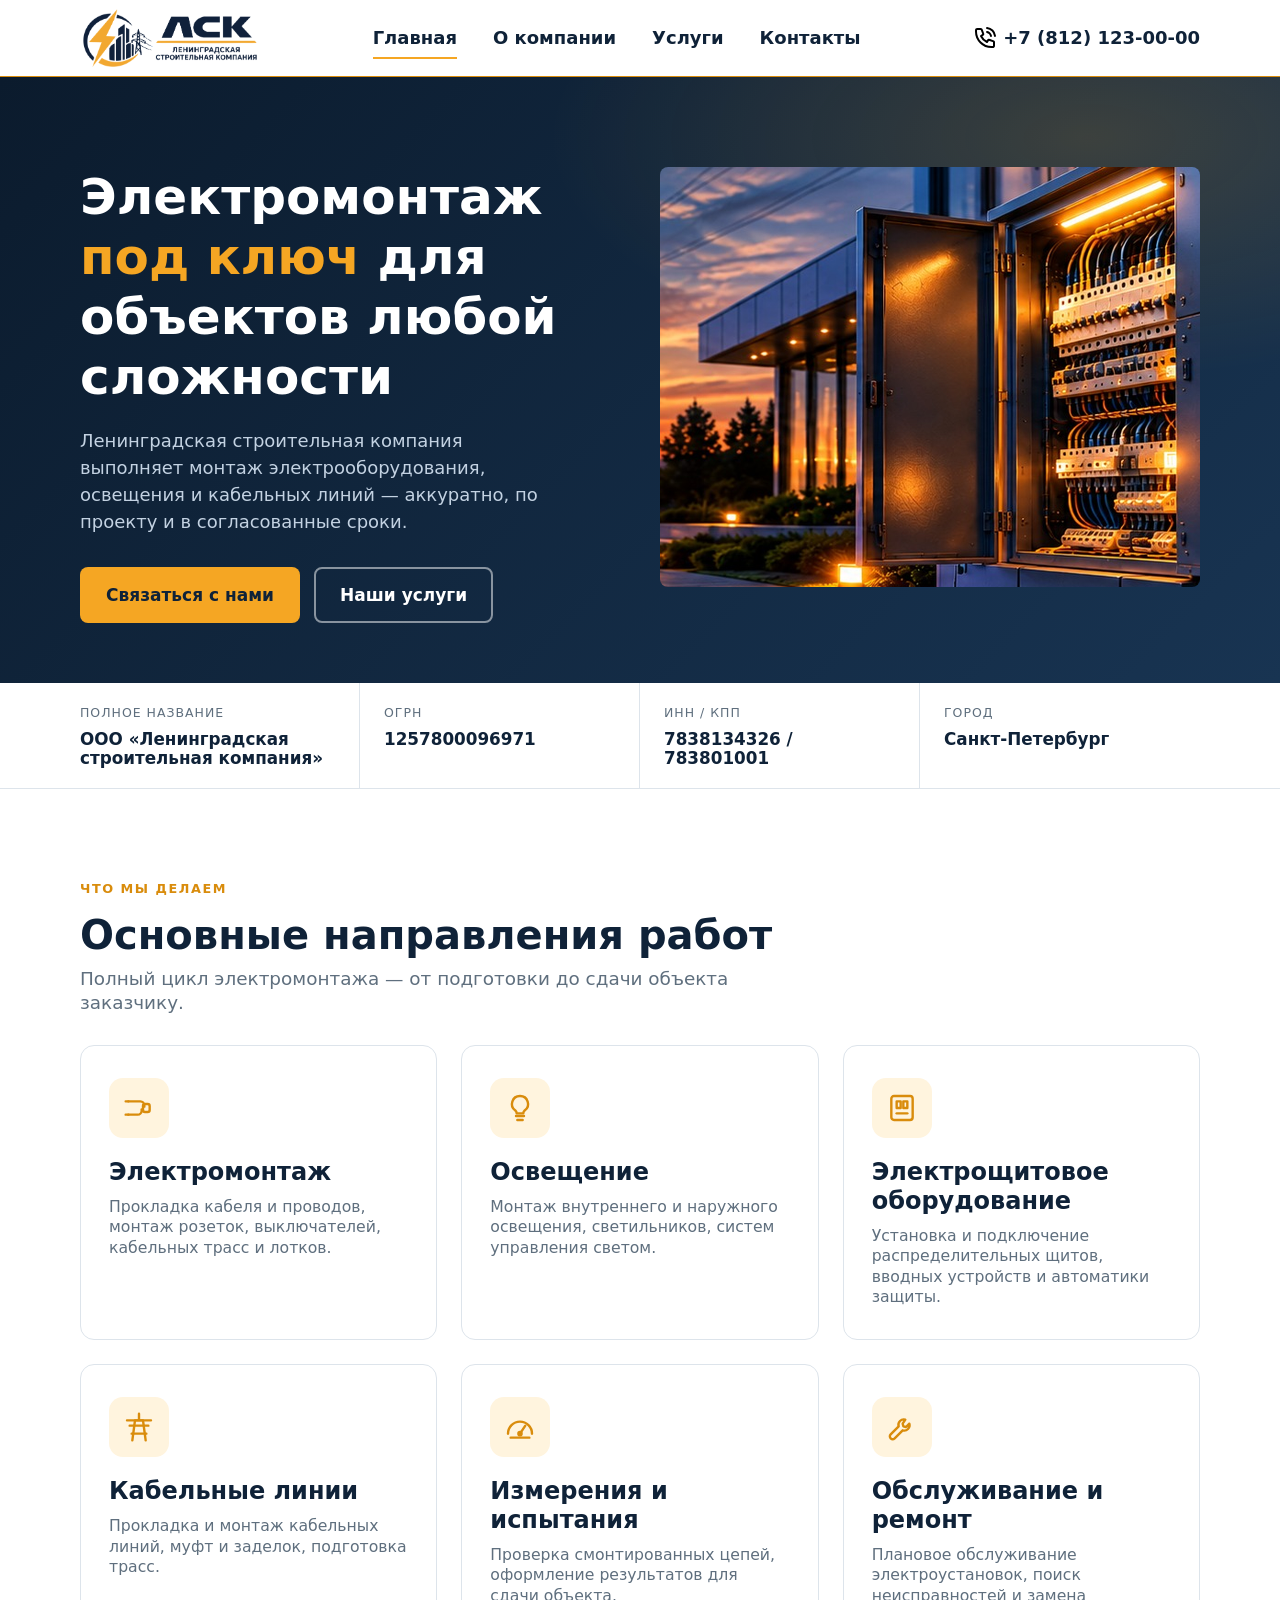
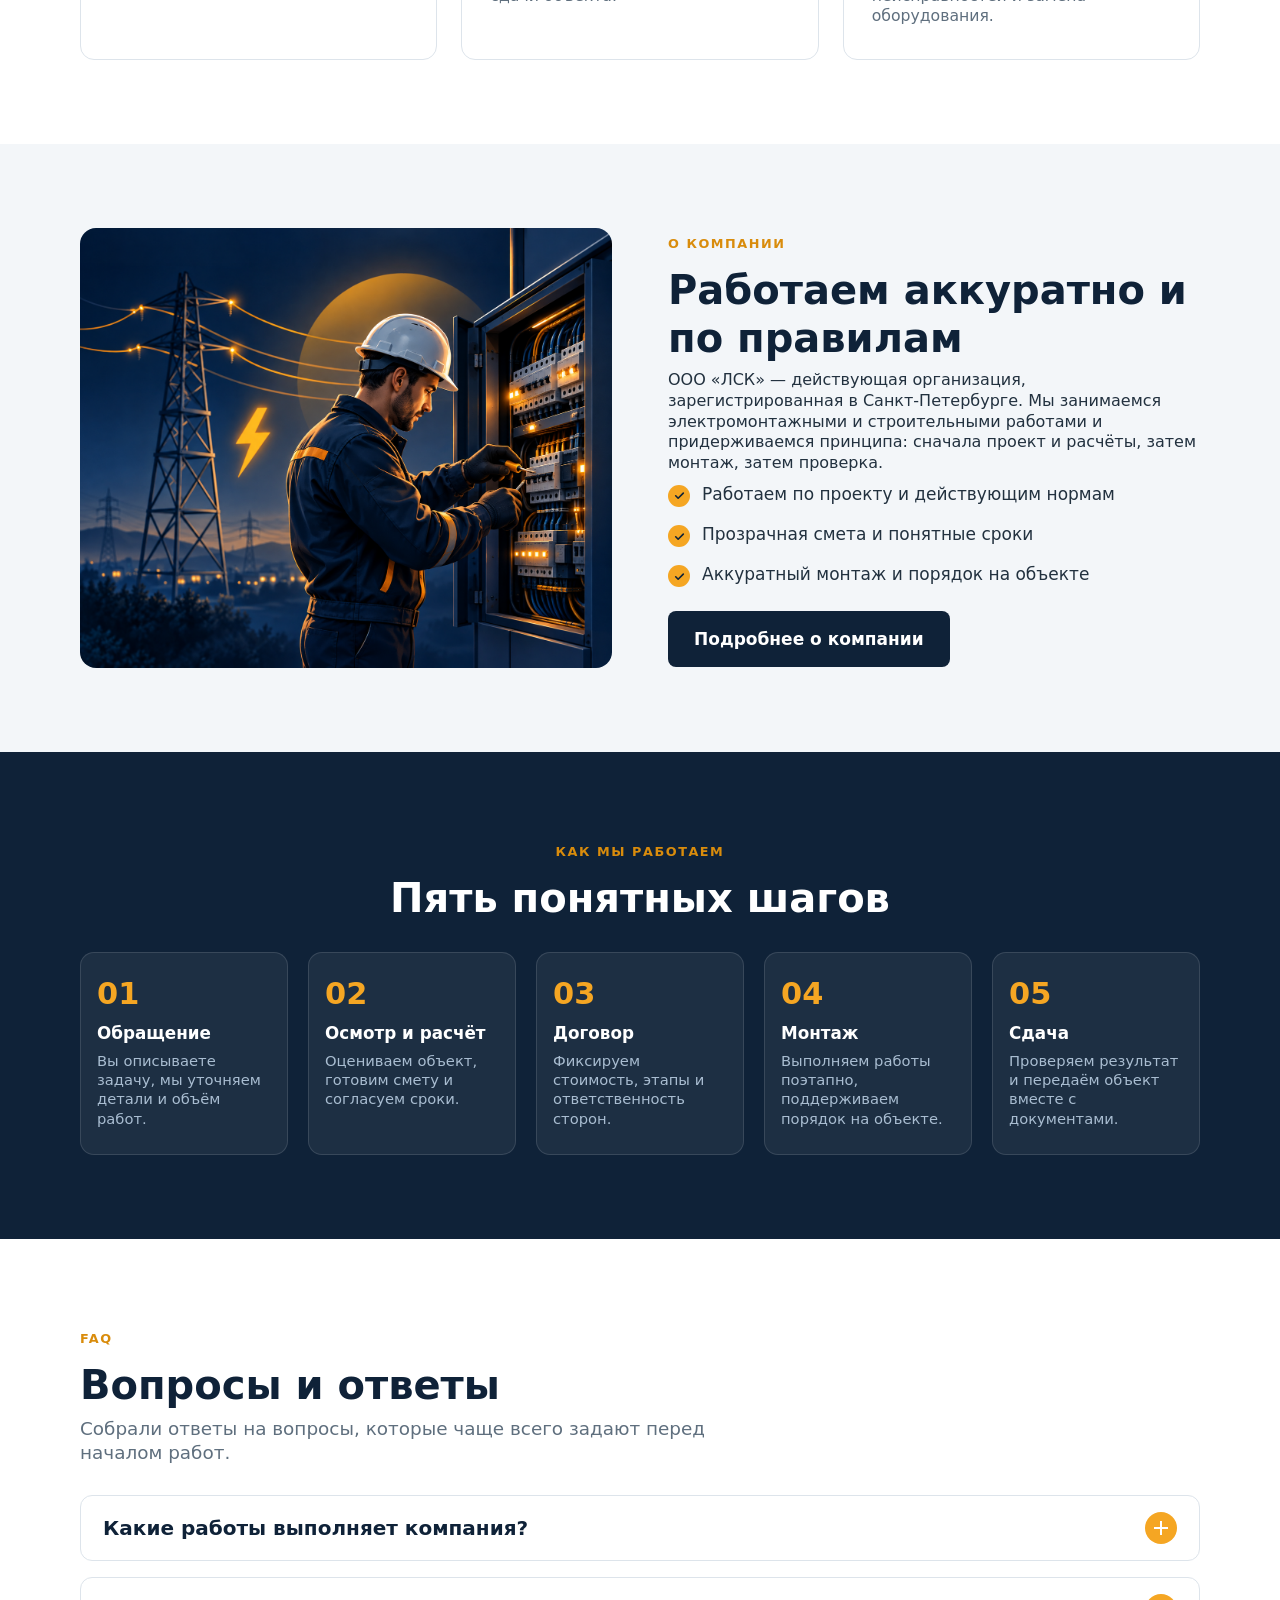
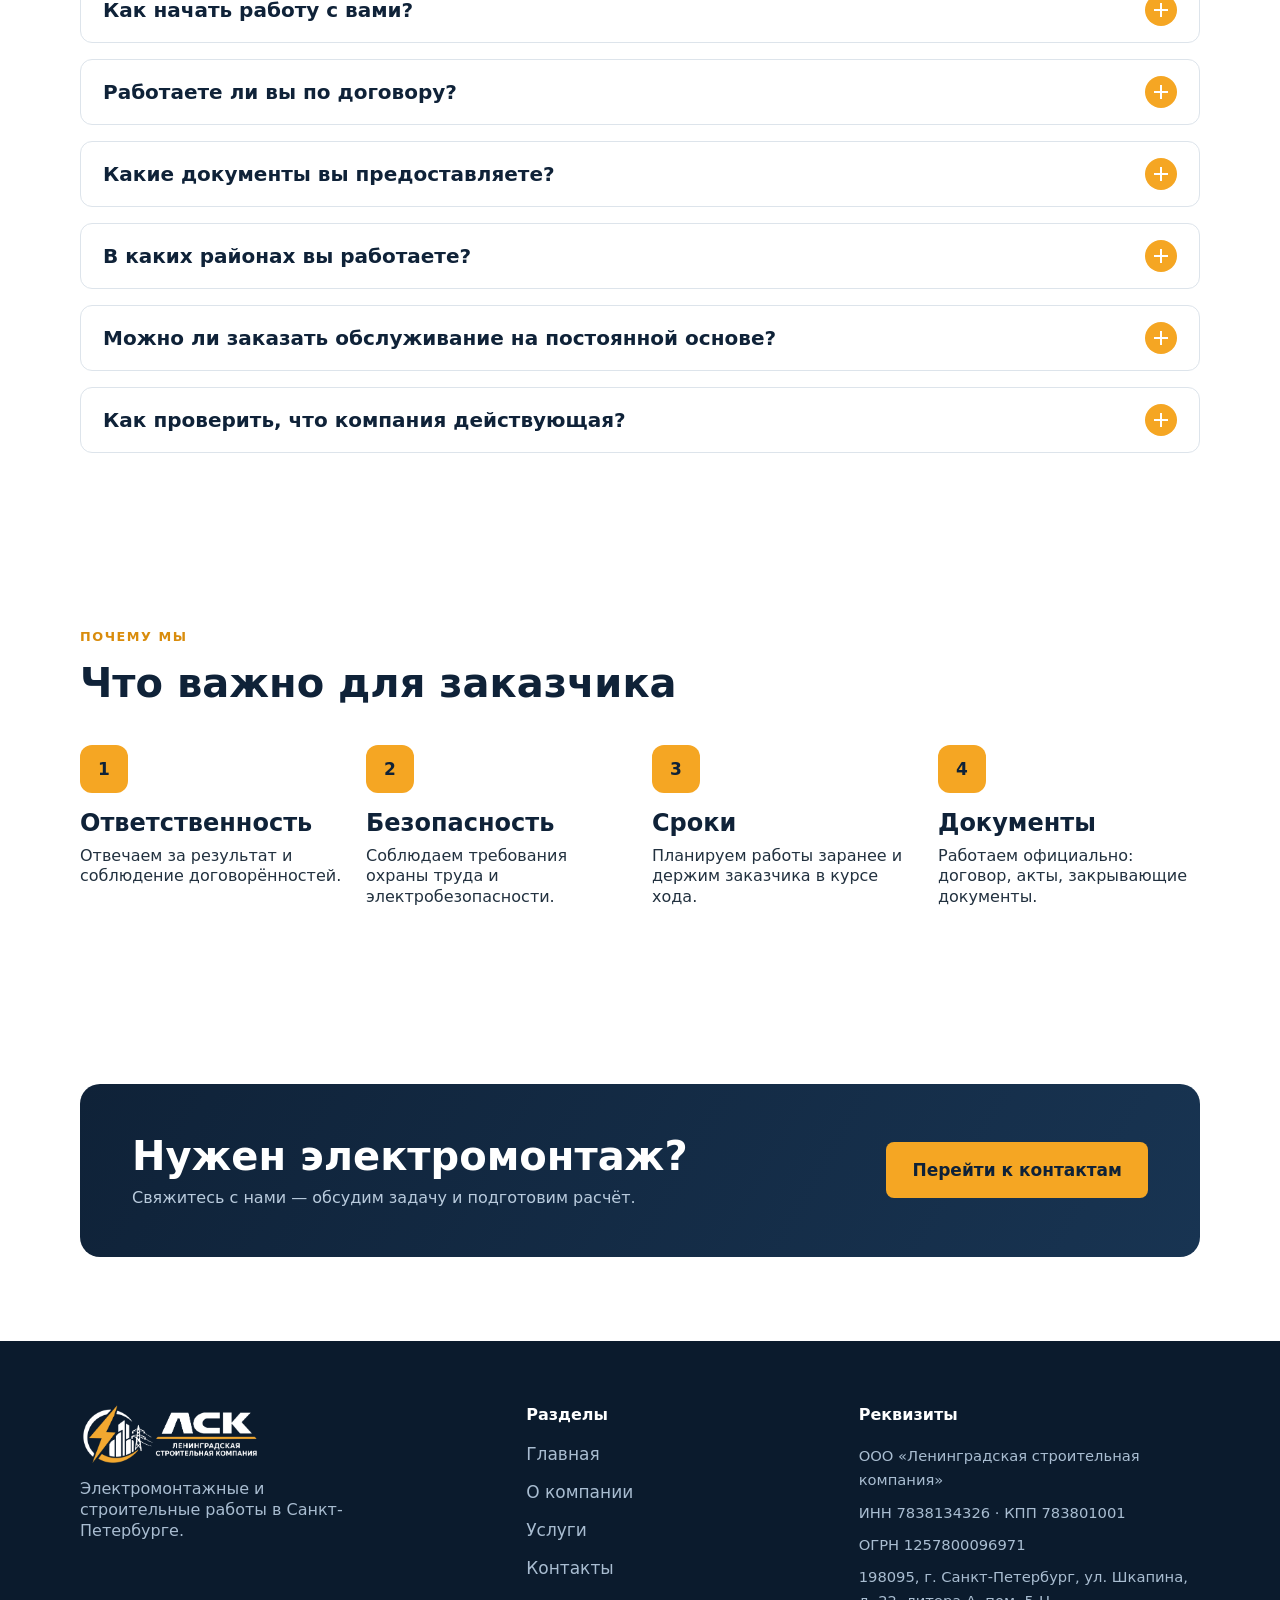
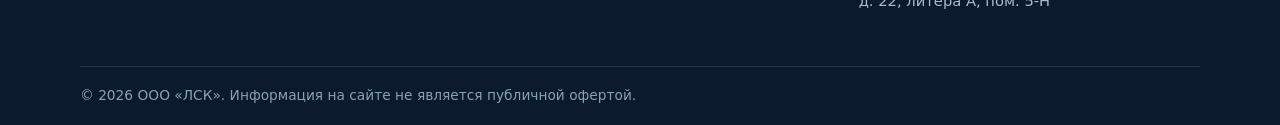
==== index.html @ 0974a979 "add" ====
<!DOCTYPE html>
<html lang="ru">
<head>
  <meta charset="UTF-8">
  <meta name="viewport" content="width=device-width, initial-scale=1">
  <title>ООО «ЛСК» — электромонтажные работы в Санкт-Петербурге</title>
  <meta name="description" content="ООО «Ленинградская строительная компания» (ЛСК): электромонтажные работы, монтаж освещения, электрощитового оборудования и кабельных линий в Санкт-Петербурге.">
  <link rel="icon" href="img/logo.svg" type="image/svg+xml">
  <link rel="stylesheet" href="css/style.css">
  <script src="js/main.js" defer></script>
</head>
<body>

<header>
  <div class="container header-inner">
    <a class="brand" href="index.html">
      <img src="img/logo.png" alt="">
    </a>
    <nav class="main-nav" id="main-nav" aria-label="Основное меню">
      <a class="nav-link is-active" href="index.html">Главная</a>
      <a class="nav-link" href="about.html">О компании</a>
      <a class="nav-link" href="services.html">Услуги</a>
      <a class="nav-link" href="contacts.html">Контакты</a>
    </nav>
    <a class="header-phone" href="tel:+78120000000" >
      <svg xmlns="http://www.w3.org/2000/svg" width="800px" height="800px" viewBox="0 0 24 24" fill="none">
        <path d="M14.05 6C15.0268 6.19057 15.9244 6.66826 16.6281 7.37194C17.3318 8.07561 17.8095 8.97326 18 9.95M14.05 2C16.0793 2.22544 17.9716 3.13417 19.4163 4.57701C20.8609 6.01984 21.7721 7.91101 22 9.94M18.5 21C9.93959 21 3 14.0604 3 5.5C3 5.11378 3.01413 4.73086 3.04189 4.35173C3.07375 3.91662 3.08968 3.69907 3.2037 3.50103C3.29814 3.33701 3.4655 3.18146 3.63598 3.09925C3.84181 3 4.08188 3 4.56201 3H7.37932C7.78308 3 7.98496 3 8.15802 3.06645C8.31089 3.12515 8.44701 3.22049 8.55442 3.3441C8.67601 3.48403 8.745 3.67376 8.88299 4.05321L10.0491 7.26005C10.2096 7.70153 10.2899 7.92227 10.2763 8.1317C10.2643 8.31637 10.2012 8.49408 10.0942 8.64506C9.97286 8.81628 9.77145 8.93713 9.36863 9.17882L8 10C9.2019 12.6489 11.3501 14.7999 14 16L14.8212 14.6314C15.0629 14.2285 15.1837 14.0271 15.3549 13.9058C15.5059 13.7988 15.6836 13.7357 15.8683 13.7237C16.0777 13.7101 16.2985 13.7904 16.74 13.9509L19.9468 15.117C20.3262 15.255 20.516 15.324 20.6559 15.4456C20.7795 15.553 20.8749 15.6891 20.9335 15.842C21 16.015 21 16.2169 21 16.6207V19.438C21 19.9181 21 20.1582 20.9007 20.364C20.8185 20.5345 20.663 20.7019 20.499 20.7963C20.3009 20.9103 20.0834 20.9262 19.6483 20.9581C19.2691 20.9859 18.8862 21 18.5 21Z" stroke="#000000" stroke-width="2" stroke-linecap="round" stroke-linejoin="round"/>
      </svg>
      +7 (812) 123-00-00
    </a>
    <button class="nav-toggle" type="button" aria-label="Открыть меню" aria-controls="main-nav" aria-expanded="false"><span></span></button>
  </div>
</header>

<main>
  <section class="isk-banner">
    <div class="container ">
      <div class="isk-banner-grid">
        <div class="isk-banner-content">
          <h1>Электромонтаж <em>под ключ</em> для объектов любой сложности</h1>
          <p>Ленинградская строительная компания выполняет монтаж электрооборудования, освещения и кабельных линий — аккуратно, по проекту и в согласованные сроки.</p>
          <div class="isk-banner-actions">
            <a class="btn btn--primary" href="contacts.html">Связаться с нами</a>
            <a class="btn btn--outline" href="services.html">Наши услуги</a>
          </div>
        </div>
        <img class="isk-banner-art" src="img/pravi-clean.png" alt="Опоры линии электропередачи" >
      </div>
    </div>
  </section>
  <section class="facts">
    <div class="container">
      <div class="facts-grid">
        <div class="fact-item">
          <span class="fact-label">Полное название</span>
          <span class="fact-value">ООО «Ленинградская строительная компания»</span>
        </div>
        <div class="fact-item">
          <span class="fact-label">ОГРН</span>
          <span class="fact-value">1257800096971</span>
        </div>
        <div class="fact-item">
          <span class="fact-label">ИНН / КПП</span>
          <span class="fact-value">7838134326 / 783801001</span>
        </div>
        <div class="fact-item">
          <span class="fact-label">Город</span>
          <span class="fact-value">Санкт-Петербург</span>
        </div>
      </div>
    </div>
  </section>
  <section class="section">
    <div class="container">
      <div class="section-head ">
        <span class="eyebrow">Что мы делаем</span>
        <h2>Основные направления работ</h2>
        <p class="lead">Полный цикл электромонтажа — от подготовки до сдачи объекта заказчику.</p>
      </div>
      <div class="services-grid">
        <div class="service-card ">
          <div class="service-icon">
            <img src="img/icons/wiring.svg" alt="" width="32" height="32"></div>
          <h3 class="service-title">Электромонтаж</h3>
          <p class="service-text">Прокладка кабеля и проводов, монтаж розеток, выключателей, кабельных трасс и лотков.</p>
        </div>
        <div class="service-card ">
          <div class="service-icon"><img src="img/icons/lighting.svg" alt="" width="32" height="32"></div>
          <h3 class="service-title">Освещение</h3>
          <p class="service-text">Монтаж внутреннего и наружного освещения, светильников, систем управления светом.</p>
        </div>
        <div class="service-card ">
          <div class="service-icon"><img src="img/icons/panel.svg" alt="" width="32" height="32"></div>
          <h3 class="service-title">Электрощитовое оборудование</h3>
          <p class="service-text">Установка и подключение распределительных щитов, вводных устройств и автоматики защиты.</p>
        </div>
        <div class="service-card ">
          <div class="service-icon"><img src="img/icons/lines.svg" alt="" width="32" height="32"></div>
          <h3 class="service-title">Кабельные линии</h3>
          <p class="service-text">Прокладка и монтаж кабельных линий, муфт и заделок, подготовка трасс.</p>
        </div>
        <div class="service-card ">
          <div class="service-icon"><img src="img/icons/measure.svg" alt="" width="32" height="32"></div>
          <h3 class="service-title">Измерения и испытания</h3>
          <p class="service-text">Проверка смонтированных цепей, оформление результатов для сдачи объекта.</p>
        </div>
        <div class="service-card ">
          <div class="service-icon"><img src="img/icons/service.svg" alt="" width="32" height="32"></div>
          <h3 class="service-title">Обслуживание и ремонт</h3>
          <p class="service-text">Плановое обслуживание электроустановок, поиск неисправностей и замена оборудования.</p>
        </div>
      </div>
    </div>
  </section>
  <section class="section section-alt">
    <div class="container split">
      <div class="split-media ">
        <img src="img/ekect.png" alt="Электрощит, кабели и светильник" width="640" height="440" loading="lazy">
      </div>
      <div class="split-content ">
        <span class="eyebrow">О компании</span>
        <h2>Работаем аккуратно и по правилам</h2>
        <p>ООО «ЛСК» — действующая организация, зарегистрированная в Санкт-Петербурге. Мы занимаемся электромонтажными и строительными работами и придерживаемся принципа: сначала проект и расчёты, затем монтаж, затем проверка.</p>
        <ul class="check-list">
          <li>Работаем по проекту и действующим нормам</li>
          <li>Прозрачная смета и понятные сроки</li>
          <li>Аккуратный монтаж и порядок на объекте</li>
        </ul>
        <a class="btn btn--dark" href="about.html">Подробнее о компании</a>
      </div>
    </div>
  </section>
  <section class="section section-dark">
    <div class="container">
      <div class="section-head section-head--center ">
        <span class="eyebrow">Как мы работаем</span>
        <h2>Пять понятных шагов</h2>
      </div>
      <ol class="process-steps" style="list-style:none;margin:0;padding:0;">
        <li class="step-item ">
          <h3 class="step-title">Обращение</h3>
          <p class="step-text">Вы описываете задачу, мы уточняем детали и объём работ.</p>
        </li>
        <li class="step-item ">
          <h3 class="step-title">Осмотр и расчёт</h3>
          <p class="step-text">Оцениваем объект, готовим смету и согласуем сроки.</p>
        </li>
        <li class="step-item ">
          <h3 class="step-title">Договор</h3>
          <p class="step-text">Фиксируем стоимость, этапы и ответственность сторон.</p>
        </li>
        <li class="step-item ">
          <h3 class="step-title">Монтаж</h3>
          <p class="step-text">Выполняем работы поэтапно, поддерживаем порядок на объекте.</p>
        </li>
        <li class="step-item ">
          <h3 class="step-title">Сдача</h3>
          <p class="step-text">Проверяем результат и передаём объект вместе с документами.</p>
        </li>
      </ol>
    </div>
  </section>
  <section class="section">
    <div class="container">
      <div class="section-head  is-visible">
        <span class="eyebrow">FAQ</span>

        <h2>Вопросы и ответы</h2>
        <p class="lead">Собрали ответы на вопросы, которые чаще всего задают перед началом работ.</p>
      </div>

      <div id="accordion" class="accordion">
        <div class="questions-box">
          <div class="questions-click link">
            <h3>Какие работы выполняет компания?</h3>
            <div class="open-accordion"></div>
          </div>
          <div class="submenu-faq">
            <div class="faq-answer"><p>Электромонтаж, монтаж освещения, электрощитового
              оборудования и кабельных линий, измерения и испытания, обслуживание электроустановок.
              Полный перечень — на странице «Услуги».</p>
            </div>
          </div>
        </div>
        <div class="questions-box">
          <div class="questions-click link">
            <h3>Как начать работу с вами?</h3>
            <div class="open-accordion"></div>
          </div>
          <div class="submenu-faq">
            <div class="faq-answer"><p>Свяжитесь с нами по телефону или почте, кратко опишите задачу. Мы уточним детали, при необходимости осмотрим объект и подготовим расчёт.</p></div>

          </div>
        </div>
        <div class="questions-box">
          <div class="questions-click link">
            <h3>Работаете ли вы по договору?</h3>
            <div class="open-accordion"></div>
          </div>
          <div class="submenu-faq">
            <div class="faq-answer"><p>Да. Работы выполняются на основании договора, в котором фиксируются объём, стоимость, сроки и ответственность сторон.</p></div>

          </div>
        </div>
        <div class="questions-box">
          <div class="questions-click link">
            <h3>Какие документы вы предоставляете?</h3>
            <div class="open-accordion"></div>
          </div>
          <div class="submenu-faq">
            <div class="faq-answer"><p>По итогам работ оформляются акты и закрывающие документы. Реквизиты организации указаны на странице «Контакты».</p></div>

          </div>
        </div>
        <div class="questions-box">
          <div class="questions-click link">
            <h3>В каких районах вы работаете?</h3>
            <div class="open-accordion"></div>
          </div>
          <div class="submenu-faq">
            <div class="faq-answer"><p>Компания зарегистрирована в Санкт-Петербурге. Возможность выезда на объект в области и других регионах уточняйте при обращении.</p></div>

          </div>
        </div>
        <div class="questions-box">
          <div class="questions-click link">
            <h3>Можно ли заказать обслуживание на постоянной основе?</h3>
            <div class="open-accordion"></div>
          </div>
          <div class="submenu-faq">
            <div class="faq-answer"><p>Да, мы можем обсудить регулярное обслуживание электроустановок по отдельному договору.</p></div>
          </div>
        </div>
        <div class="questions-box">
          <div class="questions-click link">
            <h3>Как проверить, что компания действующая?</h3>
            <div class="open-accordion"></div>
          </div>
          <div class="submenu-faq">
            <div class="faq-answer"><p>Укажите наши ИНН 7838134326 или ОГРН 1257800096971 в сервисе проверки контрагентов на сайте ФНС России — там отображается актуальный статус юридического лица.</p></div>
          </div>
        </div>
      </div>

    </div>
  </section>
  <section class="section">
    <div class="container">
      <div class="section-head ">
        <span class="eyebrow">Почему мы</span>
        <h2>Что важно для заказчика</h2>
      </div>
      <div class="advantages-grid">
        <div class="advantage-item ">
          <div class="advantage-num">1</div>
          <h3>Ответственность</h3>
          <p>Отвечаем за результат и соблюдение договорённостей.</p>
        </div>
        <div class="advantage-item ">
          <div class="advantage-num">2</div>
          <h3>Безопасность</h3>
          <p>Соблюдаем требования охраны труда и электробезопасности.</p>
        </div>
        <div class="advantage-item ">
          <div class="advantage-num">3</div>
          <h3>Сроки</h3>
          <p>Планируем работы заранее и держим заказчика в курсе хода.</p>
        </div>
        <div class="advantage-item ">
          <div class="advantage-num">4</div>
          <h3>Документы</h3>
          <p>Работаем официально: договор, акты, закрывающие документы.</p>
        </div>
      </div>
    </div>
  </section>
  <section class="section">
    <div class="container">
      <div class="cta-banner ">
        <div>
          <h2>Нужен электромонтаж?</h2>
          <p>Свяжитесь с нами — обсудим задачу и подготовим расчёт.</p>
        </div>
        <a class="btn btn--primary" href="contacts.html">Перейти к контактам</a>
      </div>
    </div>
  </section>
</main>

<footer>
  <div class="container footer-grid">
    <div class="footer-brand">
      <a class="brand" href="index.html">
        <img class="brand-logo" src="img/logo-footer.png" alt="">

      </a>
      <p class="footer-text">Электромонтажные и строительные работы в Санкт-Петербурге.</p>
    </div>
    <div>
      <h4 class="footer-title">Разделы</h4>
      <ul class="footer-links">
        <li><a href="index.html">Главная</a></li>
        <li><a href="about.html">О компании</a></li>
        <li><a href="services.html">Услуги</a></li>
        <li><a href="contacts.html">Контакты</a></li>
      </ul>
    </div>
    <div>
      <h4 class="footer-title">Реквизиты</h4>
      <div class="footer-details">
        <div>ООО «Ленинградская строительная компания»</div>
        <div>ИНН 7838134326 · КПП 783801001</div>
        <div>ОГРН 1257800096971</div>
        <div>198095, г. Санкт-Петербург, ул. Шкапина, д. 22, литера А, пом. 5-Н</div>
      </div>
    </div>
  </div>
  <div class="container ">
    <div class="footer-bottom">
      <p>
        © <span data-year>2026</span> ООО «ЛСК». Информация на сайте не является публичной офертой.
      </p>
    </div>
  </div>
</footer>

</body>
</html>
---- css/style.css ----
*, *::before, *::after {
    box-sizing: border-box;
}

html {
    scroll-behavior: smooth;
}

body {
    margin: 0;
    font-family: "Segoe UI", system-ui, Arial, sans-serif;
    font-size: 17px;
    line-height: 1.65;
    color: #22313f;
    background: #ffffff;
    -webkit-font-smoothing: antialiased;
}

img {
    max-width: 100%;
    display: block;
}

a {
    color: inherit;
    text-decoration: none;
}

h1, h2, h3, h4 {
    margin: 0 0 8px;
    line-height: 1.2;
    color: #0f2238;

}

h1 {
    font-size: 50px;
}

h2 {
    font-size: 40px;
}

h3 {
    font-size: 24px;
}

p {
    font-size: 16px;
    line-height: 1.3;
    font-weight: 400;
    text-align: left;
    margin: 0;
}

.container {
    width: 100%;
    max-width: 1160px;
    margin: 0 auto;
    padding: 0 20px;
}

.section {
    padding: 84px 0;
}

.section-alt {
    background: #f3f6f9;
}

.section-dark {
    background: #0f2238;
    color: #d5e0ec;
}

.section-dark h2, .section-dark h3 {
    color: #fff;
}

.section-head {
    max-width: 700px;
    margin-bottom: 30px;
}

.section-head--center {
    margin-left: auto;
    margin-right: auto;
    text-align: center;
}

.eyebrow {
    display: inline-block;
    margin-bottom: 12px;
    font-size: .8rem;
    font-weight: 700;
    letter-spacing: .12em;
    text-transform: uppercase;
    color: #d98c0c;
}

.lead {
    font-size: 1.15rem;
    color: #5f6f7e;
}

/* ---------- Buttons ---------- */
.btn {
    display: inline-flex;
    align-items: center;
    justify-content: center;
    gap: 8px;
    padding: 12px 24px;
    font: inherit;
    font-weight: 600;
    border: 2px solid transparent;
    border-radius: 8px;
    cursor: pointer;
    transition: transform .2s, background .2s, color .2s, border-color .2s;
}



.btn--primary {
    background: #f5a623;
    color: #0f2238;
}

.btn--primary:hover {
    background: #a96d09;
}

.btn--outline {
    border-color: rgba(255, 255, 255, .5);
    color: #fff;
}

.btn--outline:hover {
    background: #fff;
    color: #0f2238;
}

.btn--dark {
    background: #0f2238;
    color: #fff;
}

.btn--dark:hover {
    background: #183452;
}

/* ---------- Header ---------- */
header {
    position: sticky;
    top: 0;
    z-index: 50;
    background: rgba(255, 255, 255, .96);
    backdrop-filter: blur(8px);
    transition: box-shadow .25s;
    border-bottom: 1px solid #d98c0c;

}

header.is-scrolled {
    box-shadow: 0 6px 24px rgba(15, 34, 56, .08);
}

.header-inner {
    display: flex;
    align-items: center;
    justify-content: space-between;
    gap: 24px;
    min-height: 76px;
}

.brand {
    display: flex;
    max-width: 180px;
    width: 100%;
}

.brand-text {
    display: flex;
    flex-direction: column;
    line-height: 1.15;
}

.brand-name {
    font-weight: 800;
    font-size: 1.15rem;
    color: #0f2238;
    letter-spacing: .02em;
}

.brand-sub {
    font-size: .72rem;
    color: #5f6f7e;
}
.main-nav {
    display: flex;
    align-items: center;
    gap: 36px;
}
.nav-link {
    position: relative;
    padding: 6px 0;
    font-weight: 600;
    font-size: 18px;
    color: #0f2238;
}
.nav-link::after {
    content: "";
    position: absolute;
    left: 0;
    bottom: 0;
    width: 0;
    height: 2px;
    background: #f5a623;
    transition: width .25s;
}
.nav-link:hover::after, .nav-link.is-active::after {
    width: 100%;
}
.header-phone {
    font-weight: 700;
    color: #0f2238;
    white-space: nowrap;
    display: flex;
    align-items: center;
    gap: 6px;
    font-size: 18px;
}

.header-phone svg{
    width: 24px;
    height: 24px;
}
.nav-toggle {
    display: none;
    width: 44px;
    height: 44px;
    padding: 0;
    background: none;
    border: 1px solid #dde4eb;
    border-radius: 10px;
    cursor: pointer;
}

.nav-toggle span, .nav-toggle span::before, .nav-toggle span::after {
    display: block;
    width: 20px;
    height: 2px;
    margin: 0 auto;
    background: #0f2238;
    position: relative;
    transition: transform .25s, background .25s;
}

.nav-toggle span::before, .nav-toggle span::after {
    content: "";
    position: absolute;
    left: 0;
}

.nav-toggle span::before {
    top: -6px;
}

.nav-toggle span::after {
    top: 6px;
}

.nav-toggle.is-open span {
    background: transparent;
}

.nav-toggle.is-open span::before {
    top: 0;
    transform: rotate(45deg);
}

.nav-toggle.is-open span::after {
    top: 0;
    transform: rotate(-45deg);
}

/* ---------- Hero ---------- */
.isk-banner {
    position: relative;
    overflow: hidden;
    color: #fff;
    background: radial-gradient(900px 400px at 85% 10%, rgba(245, 166, 35, .18), transparent 60%),
    linear-gradient(135deg, #0b1b2d 0%, #183452 100%);
}

.isk-banner-grid {
    display: flex;
    align-items: flex-start;
    gap: 32px;
    padding: 90px 0 60px;
    justify-content: space-between;
}
.isk-banner-content{
    max-width: 500px;
    width: 100%;
}
.isk-banner-content h1{
    color: #fff;
    margin-bottom: 20px;
}

.isk-banner-content h1 em {
    font-style: normal;
    color: #f5a623;
}
.isk-banner-content p {
    max-width: 487px;
    width: 100%;
    color: #c3d2e2;
    margin-bottom: 32px;
    font-size: 18px;
    line-height: 1.5;
}

.isk-banner-actions {
    display: flex;
    flex-wrap: wrap;
    gap: 14px;
}

.isk-banner-art {
    width: 100%;
    max-width: 540px;
    border-radius: 8px;
}

/* ---------- Page isk-banner (inner pages) ---------- */
.page-isk {
    padding: 64px 0 56px;
    color: #fff;
    background: linear-gradient(135deg, #0b1b2d 0%, #183452 100%);
}

.page-isk h1 {
    color: #fff;
    margin-bottom: 10px;
}

.page-isk p {
    color: #c3d2e2;
    max-width: 640px;
    margin: 0;
}

.breadcrumbs {
    display: flex;
    gap: 8px;
    margin-bottom: 18px;
    font-size: .88rem;
    color: #93a9bf;
}

.breadcrumbs a:hover {
    color: #f5a623;
}

/* ---------- Facts ---------- */
.facts {
    position: relative;
    z-index: 2;
    background: #fff;
    border-bottom: 1px solid #dde4eb;
}

.facts-grid {
    display: grid;
    grid-template-columns: repeat(4, 1fr);
    overflow: hidden;
}

.fact-item {
    padding: 20px 24px;
    border-right: 1px solid #dde4eb;
}
.fact-item:first-child{
    padding-left: 0;
}
.fact-item:last-child {
    border-right: 0;
}

.fact-label {
    display: block;
    font-size: .78rem;
    text-transform: uppercase;
    letter-spacing: .08em;
    color: #5f6f7e;
    margin-bottom: 6px;
}

.fact-value {
    font-weight: 600;
    font-size: 1.05rem;
    color: #0f2238;
    word-break: break-word;
    line-height: 1.15;
    display: block;
}

/* ---------- Cards ---------- */
.services-grid {
    display: grid;
    grid-template-columns: repeat(3, 1fr);
    gap: 24px;
}

.service-card {
    padding: 32px 28px;
    background: #fff;
    border: 1px solid #dde4eb;
    border-radius: 14px;
    transition: transform .25s, box-shadow .25s, border-color .25s;
}

.service-card:hover {
    transform: translateY(-6px);
    box-shadow: 0 10px 30px rgba(15, 34, 56, 0.08);
    border-color: #f5a623;
}

.service-icon {
    display: grid;
    place-items: center;
    width: 60px;
    height: 60px;
    margin-bottom: 20px;
    background: #fff4de;
    border-radius: 14px;
}

.service-icon img {
    width: 32px;
    height: 32px;
}
.service-detail .service-icon{
    margin-bottom: 0;
}
.service-title {
    margin-bottom: 10px;
}

.service-text {
    margin: 0;
    color: #5f6f7e;
    font-size: .98rem;
}

/* ---------- Split blocks ---------- */
.split {
    display: grid;
    grid-template-columns: 1fr 1fr;
    gap: 56px;
    align-items: center;
}

.split--reverse .split-media {
    order: 2;
}

.split-media img {
    width: 100%;
    border-radius: 16px;
}

.check-list {
    list-style: none;
    margin: 0 0 1em;
    padding: 0;
}

.check-list li {
    position: relative;
    padding: 6px 0 6px 34px;
}

.check-list li::before {
    content: "";
    position: absolute;
    left: 0;
    top: 11px;
    width: 22px;
    height: 22px;
    background: #f5a623 url("../img/icons/check.svg") center / 13px no-repeat;
    border-radius: 50%;
}

/* ---------- Process ---------- */
.process-steps {
    display: grid;
    grid-template-columns: repeat(5, 1fr);
    gap: 20px;
    counter-reset: step;
}

.step-item {
    position: relative;
    padding: 26px 16px;
    background: rgba(255, 255, 255, .06);
    border: 1px solid rgba(255, 255, 255, .12);
    border-radius: 14px;
    counter-increment: step;
}

.step-item::before {
    content: "0" counter(step);
    display: block;
    margin-bottom: 14px;
    font-size: 1.9rem;
    line-height: 1;
    font-weight: 800;
    color: #f5a623;
}

.step-title {
    font-size: 1.05rem;
    margin-bottom: 8px;
}

.step-text {
    margin: 0;
    font-size: .92rem;
    color: #a9bdd1;
}

/* ---------- Advantages ---------- */
.advantages-grid {
    display: grid;
    grid-template-columns: repeat(4, 1fr);
    gap: 24px;
}

.advantage-item {
    padding: 8px 0;
}

.advantage-num {
    display: grid;
    place-items: center;
    width: 48px;
    height: 48px;
    margin-bottom: 16px;
    font-weight: 800;
    color: #0f2238;
    background: #f5a623;
    border-radius: 12px;
}

/* ---------- CTA ---------- */
.cta-banner {
    display: flex;
    align-items: center;
    justify-content: space-between;
    gap: 30px;
    padding: 48px 52px;
    color: #fff;
    background: linear-gradient(120deg, #0f2238 0%, #183452 100%);
    border-radius: 20px;
}

.cta-banner h2 {
    color: #fff;
    margin-bottom: 8px;
}

.cta-banner p {
    margin: 0;
    color: #b9cbdd;
}

/* ---------- FAQ ---------- */

.accordion{
    display: flex;
    flex-direction: column;
    gap: 16px;
}
.questions-box{
    background: #fff;
    border: 1px solid #dde4eb;
    border-radius: 12px;
    overflow: hidden;
    transition: border-color .2s, box-shadow .2s;
}

.questions-box.open{
    border-color: #f5a623;
    box-shadow: 0 10px 30px rgba(15, 34, 56, 0.08);
}

.open-accordion{
    min-width: 32px;
    width: 32px;
    height: 32px;
    display: flex;
    align-items: center;
    justify-content: center;
    transition: 0.3s;
    position: relative;
    cursor: pointer;
    background: #f5a623;
    border-radius: 50%;

}
.questions-box.open .open-accordion{
    transform: rotate(45deg);
}
.open-accordion:before{
    content: "";
    position: absolute;
    width: 2px;
    height: 14px;
    transition: 0.3s;
    background: #ffffff;
}
.open-accordion:after{
    content: "";
    position: absolute;
    width: 14px;
    height: 2px;
    transition: 0.3s;
    background: #ffffff;
}
.questions-box h3{
    font-size: 20px;
    margin: 0;
}
.questions-click {
    display: flex;
    align-items: center;
    justify-content: space-between;
    width: 100%;
    padding: 16px 22px;
    cursor: pointer;
    transition: 0.3s;
}
.faq-answer {
    padding: 0 24px 22px;
    color: #5f6f7e;
    max-width: 800px;
    width: 100%;
}

.submenu-faq {
    display: none;
    height: 0;
    overflow: hidden;
}



/* ---------- Contacts / Requisites ---------- */
.contact-grid {
    display: grid;
    grid-template-columns: 1fr 1fr;
    gap: 40px;
}

.contact-card {
    padding: 32px;
    background: #fff;
    border: 1px solid #dde4eb;
    border-radius: 14px;
}
.contact-card h2{
    font-size: 30px;
}

.contact-list {
    list-style: none;
    margin: 24px 0 0;
    padding: 0;

}

.contact-list li {
    padding: 14px 0;
    border-bottom: 1px solid #dde4eb;
}

.contact-list li:last-child {
    border-bottom: 0;
}

.contact-label {
    display: block;
    font-size: .78rem;
    text-transform: uppercase;
    letter-spacing: .08em;
    color: #5f6f7e;
}

.contact-value {
    font-weight: 600;
    color: #0f2238;
}

a.contact-value:hover {
    color: #d98c0c;
}

.requisites-table {
    width: 100%;
    border-collapse: collapse;
}

.requisites-table th, .requisites-table td {
    padding: 13px 8px;
    text-align: left;
    vertical-align: top;
    border-bottom: 1px solid #dde4eb;
}

.requisites-table th {
    width: 38%;
    font-weight: 500;
    color: #5f6f7e;
}

.requisites-table td {
    font-weight: 600;
    color: #0f2238;
    word-break: break-word;
}

.requisites-table tr:last-child th, .requisites-table tr:last-child td {
    border-bottom: 0;
}

.feedback-form {
    display: grid;
    gap: 16px;
    margin-top: 24px;
}

.form-field {
    display: grid;
    gap: 6px;
}

.form-label {
    font-size: .88rem;
    font-weight: 600;
    color: #0f2238;
}

.form-input {
    width: 100%;
    padding: 10px 14px;
    font: inherit;
    color: #22313f;
    background: #f3f6f9;
    border: 1px solid #dde4eb;
    border-radius: 10px;
    transition: border-color .2s, background .2s;
}

.form-input:focus {
    outline: none;
    border-color: #f5a623;
    background: #fff;
}

textarea.form-input {
    min-height: 120px;
    resize: vertical;
}

.form-note {
    margin: 0;
    font-size: .82rem;
    color: #5f6f7e;
}

/* ---------- Values on About ---------- */
.values-grid {
    display: grid;
    grid-template-columns: repeat(3, 1fr);
    gap: 24px;
}

.value-card {
    padding: 28px;
    background: #fff;
    border-radius: 14px;
    border-left: 4px solid #f5a623;
    box-shadow: 0 10px 30px rgba(15, 34, 56, 0.08);
}

.value-card p {
    margin: 0;
    color: #5f6f7e;
}

/* ---------- Service details ---------- */
.service-detail {
    padding: 40px 0;
    border-bottom: 1px solid #dde4eb;
}

.service-detail:last-child {
    border-bottom: 0;
}

.service-detail-head {
    display: flex;
    align-items: center;
    gap: 18px;
    margin-bottom: 14px;
}

.service-detail-head h2 {
    margin: 0;
    font-size: 1.6rem;
}

.service-detail-body {
    display: grid;
    grid-template-columns: 1.2fr 1fr;
    gap: 40px;
}

/* ---------- Footer ---------- */
footer {
    padding: 64px 0 0;
    color: #a9bdd1;
    background: #0b1b2d;
}

.footer-grid {
    display: grid;
    grid-template-columns: 1.4fr 1fr 1.2fr;
    gap: 48px;
    padding-bottom: 48px;
}

.footer-title {
    color: #fff;
    font-size: 1rem;
    margin-bottom: 16px;
}
.footer-brand{
    max-width: 300px;
    width: 100%;
}
.footer-brand .brand-name {
    color: #fff;
}

.footer-brand .brand-sub {
    color: #8aa0b6;
}

.footer-text {
    margin: 16px 0 0;
    font-size: 16px;
}

.footer-links {
    list-style: none;
    margin: 0;
    padding: 0;
    display: grid;
    gap: 10px;
}

.footer-links a:hover {
    color: #f5a623;
}

.footer-details {
    margin: 0;
    font-size: .92rem;
}

.footer-details div {
    padding: 4px 0;
}

.footer-bottom {
    padding: 20px 0;
    border-top: 1px solid rgba(255, 255, 255, .1);

}
.footer-bottom p{
    font-size: .86rem;
    color: #8aa0b6;
}


/* ---------- Responsive ---------- */

@media (max-width: 1199px){
    .isk-banner-art {
        max-width: 460px;
    }
    h1 {
        font-size: 42px;
    }
    .split {
        gap: 30px;
    }
    h2 {
        font-size: 36px;
    }
    .check-list li::before {
        top: 12px;
        width: 20px;
        height: 20px;
    }
    .check-list li {
        padding: 5px 0 5px 30px;
    }
    .cta-banner {
        gap: 30px;
        padding: 36px 40px;
    }
    .brand {
        max-width: 170px;
    }
    .nav-link {
        font-size: 16px;
    }
    .main-nav {
        gap: 26px;
    }
    .header-phone {
        font-size: 16px;
    }
    .isk-banner-content h1 {
        max-width: 640px;
    }
}

@media (max-width: 1020px) {
    .isk-banner-grid {
        gap: 40px;
        padding: 50px 0 50px;
        justify-content: space-between;
        flex-direction: column;
    }
    .services-grid, .values-grid {
        grid-template-columns: repeat(2, 1fr);
    }
    .isk-banner-content {
        max-width: 1100px;
    }
    .isk-banner-art {
        max-width: 560px;
        margin: 0 auto;
    }
    h3 {
        font-size: 22px;
    }
    .open-accordion {
        min-width: 28px;
        width: 28px;
        height: 28px;
    }
    .open-accordion:before {
        height: 12px;
    }
    .open-accordion:after {
        width: 12px;
    }
    .process-steps {
        grid-template-columns: repeat(2, 1fr);
    }

    .advantages-grid {
        grid-template-columns: repeat(2, 1fr);
    }

    .facts-grid {
        grid-template-columns: repeat(2, 1fr);
    }

    .fact-item:nth-child(2) {
        border-right: 0;
    }

    .fact-item:nth-child(-n+2) {
        border-bottom: 1px solid #dde4eb;
    }

    .footer-grid {
        grid-template-columns: 1fr 1fr;
    }
}

@media (max-width: 860px) {
    .nav-toggle {
        display: block;
    }

    .header-phone {
        display: none;
    }

    .main-nav {
        position: absolute;
        top: 100%;
        left: 0;
        right: 0;
        flex-direction: column;
        align-items: stretch;
        gap: 0;
        padding: 8px 20px 20px;
        background: #fff;
        border-bottom: 1px solid #dde4eb;
        box-shadow: 0 16px 24px rgba(15, 34, 56, .1);
        display: none;
    }

    .main-nav.is-open {
        display: flex;
    }

    .nav-link {
        padding: 14px 0;
        border-bottom: 1px solid #dde4eb;
    }

    .nav-link::after {
        display: none;
    }

    .nav-link.is-active {
        color: #d98c0c;
    }

    .hero-grid {
        grid-template-columns: 1fr;
        padding: 60px 0 70px;
    }

    .hero-art {
        margin: 0 auto;
        max-width: 420px;
    }

    .split, .contact-grid, .service-detail-body {
        grid-template-columns: 1fr;
        gap: 32px;
    }

    .split--reverse .split-media {
        order: 0;
    }

    .cta-banner {
        flex-direction: column;
        align-items: flex-start;
        padding: 36px 28px;
    }

    .section {
        padding: 60px 0;
    }
}

@media (max-width: 600px) {
    body {
        font-size: 16px;
    }

    .services-grid, .values-grid, .process-steps, .advantages-grid, .footer-grid {
        grid-template-columns: 1fr;
    }

    .facts-grid {
        grid-template-columns: 1fr;
    }

    .fact-item {
        border-right: 0;
        border-bottom: 1px solid #dde4eb;
        padding: 20px 0;
    }

    .fact-item:last-child {
        border-bottom: 0;
    }

    .brand-sub {
        display: none;
    }
    .lead {
        font-size: 16px;
        color: #5f6f7e;
        margin: 0;
    }
    .service-card {
        padding: 24px 20px;
    }
    .service-icon {
        width: 52px;
        height: 52px;
        margin-bottom: 16px;
        border-radius: 12px;
    }
    .split-media img {
        border-radius: 12px;
        object-fit: cover;
        object-position: right;
    }
    h2 {
        font-size: 28px;
    }
    h1 {
        font-size: 32px;
    }
    .isk-banner-content p {
        margin-bottom: 25px;
        font-size: 16px;
        line-height: 1.4;
    }
   .isk-banner-actions .btn--primary {
        width: 100%;
    }
    .isk-banner-actions .btn--outline {
        width: 100%;

    }
    .container {
        padding: 0 16px;
    }
    .questions-box h3 {
        font-size: 16px;
    }
    .questions-click {
        padding: 15px 15px;
    }
    .faq-answer {
        padding: 0 16px 16px;
    }
    .brand {
        max-width: 160px;
    }
    .footer-details {
        padding-bottom: 24px;
    }
}

@media (prefers-reduced-motion: reduce) {
    * {
        transition: none;
        animation: none;
        scroll-behavior: auto;
    }

    .reveal {
        opacity: 1;
        transform: none;
    }
}
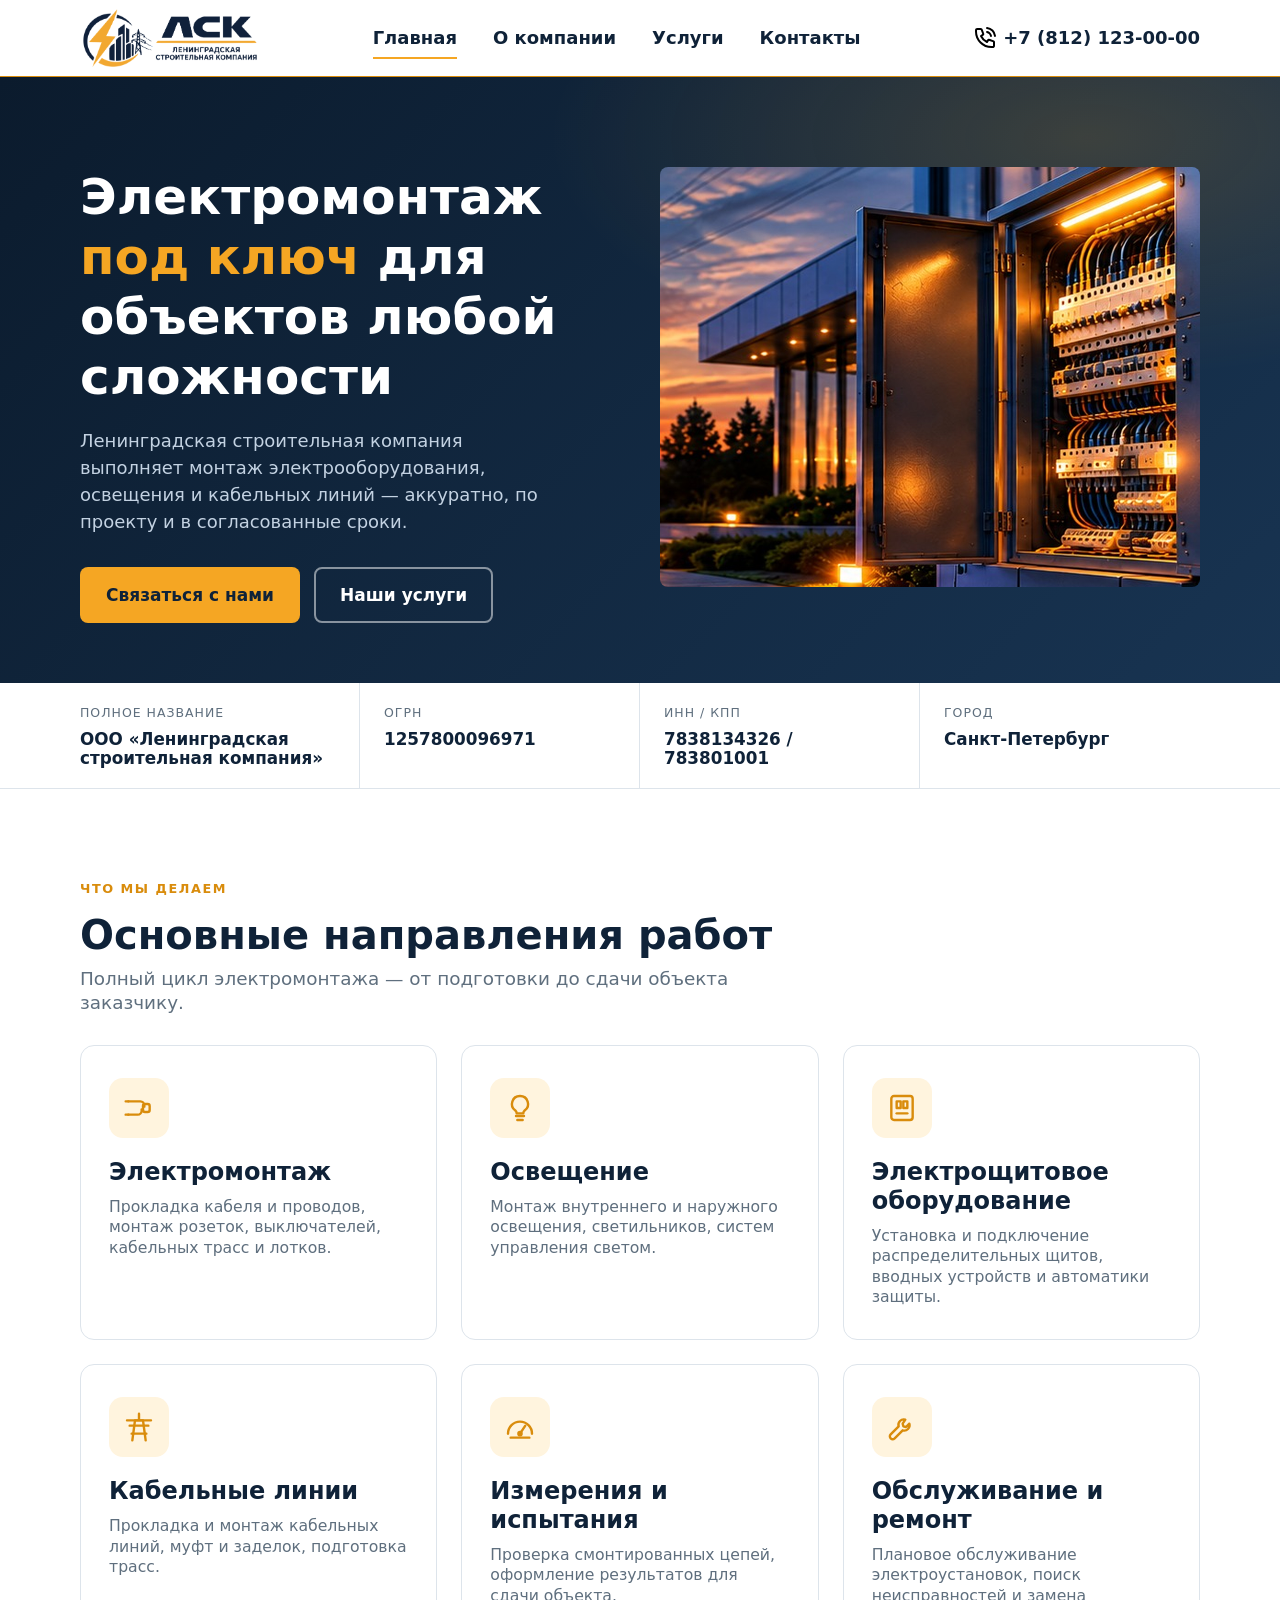
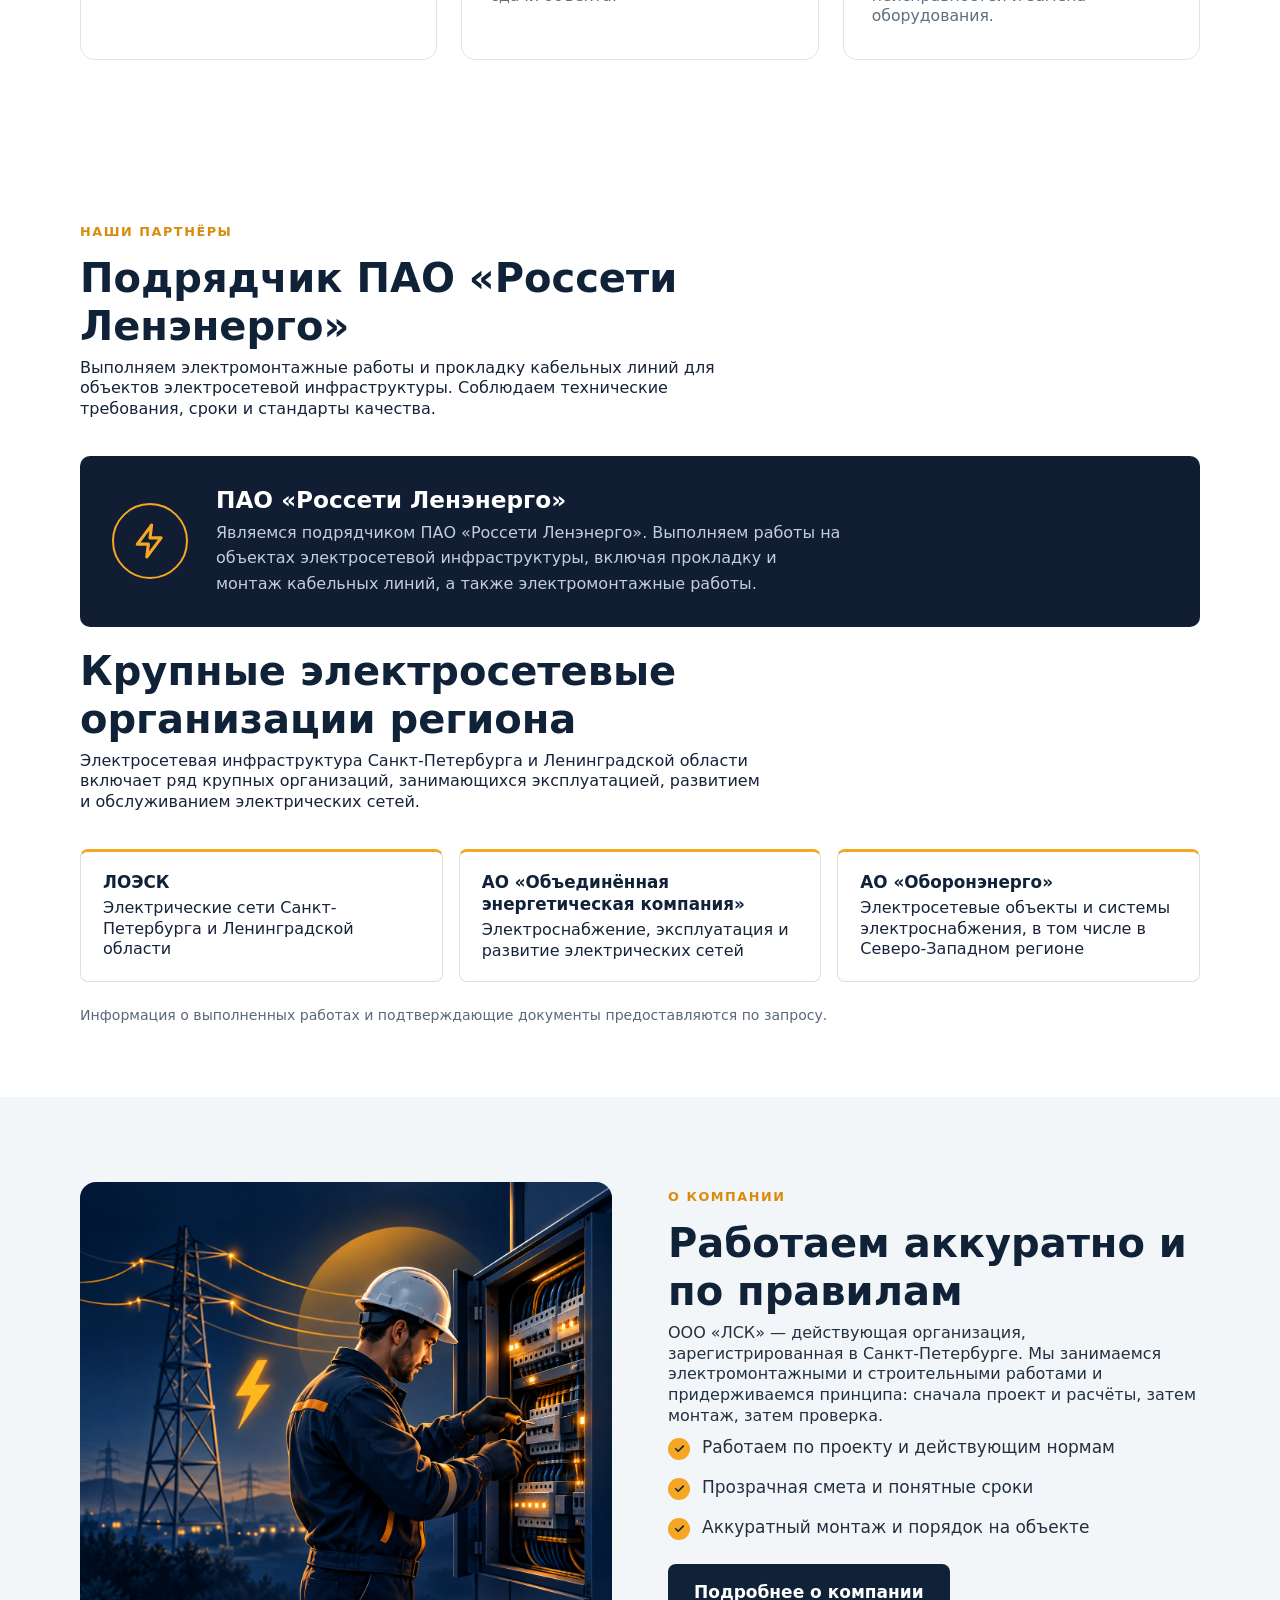
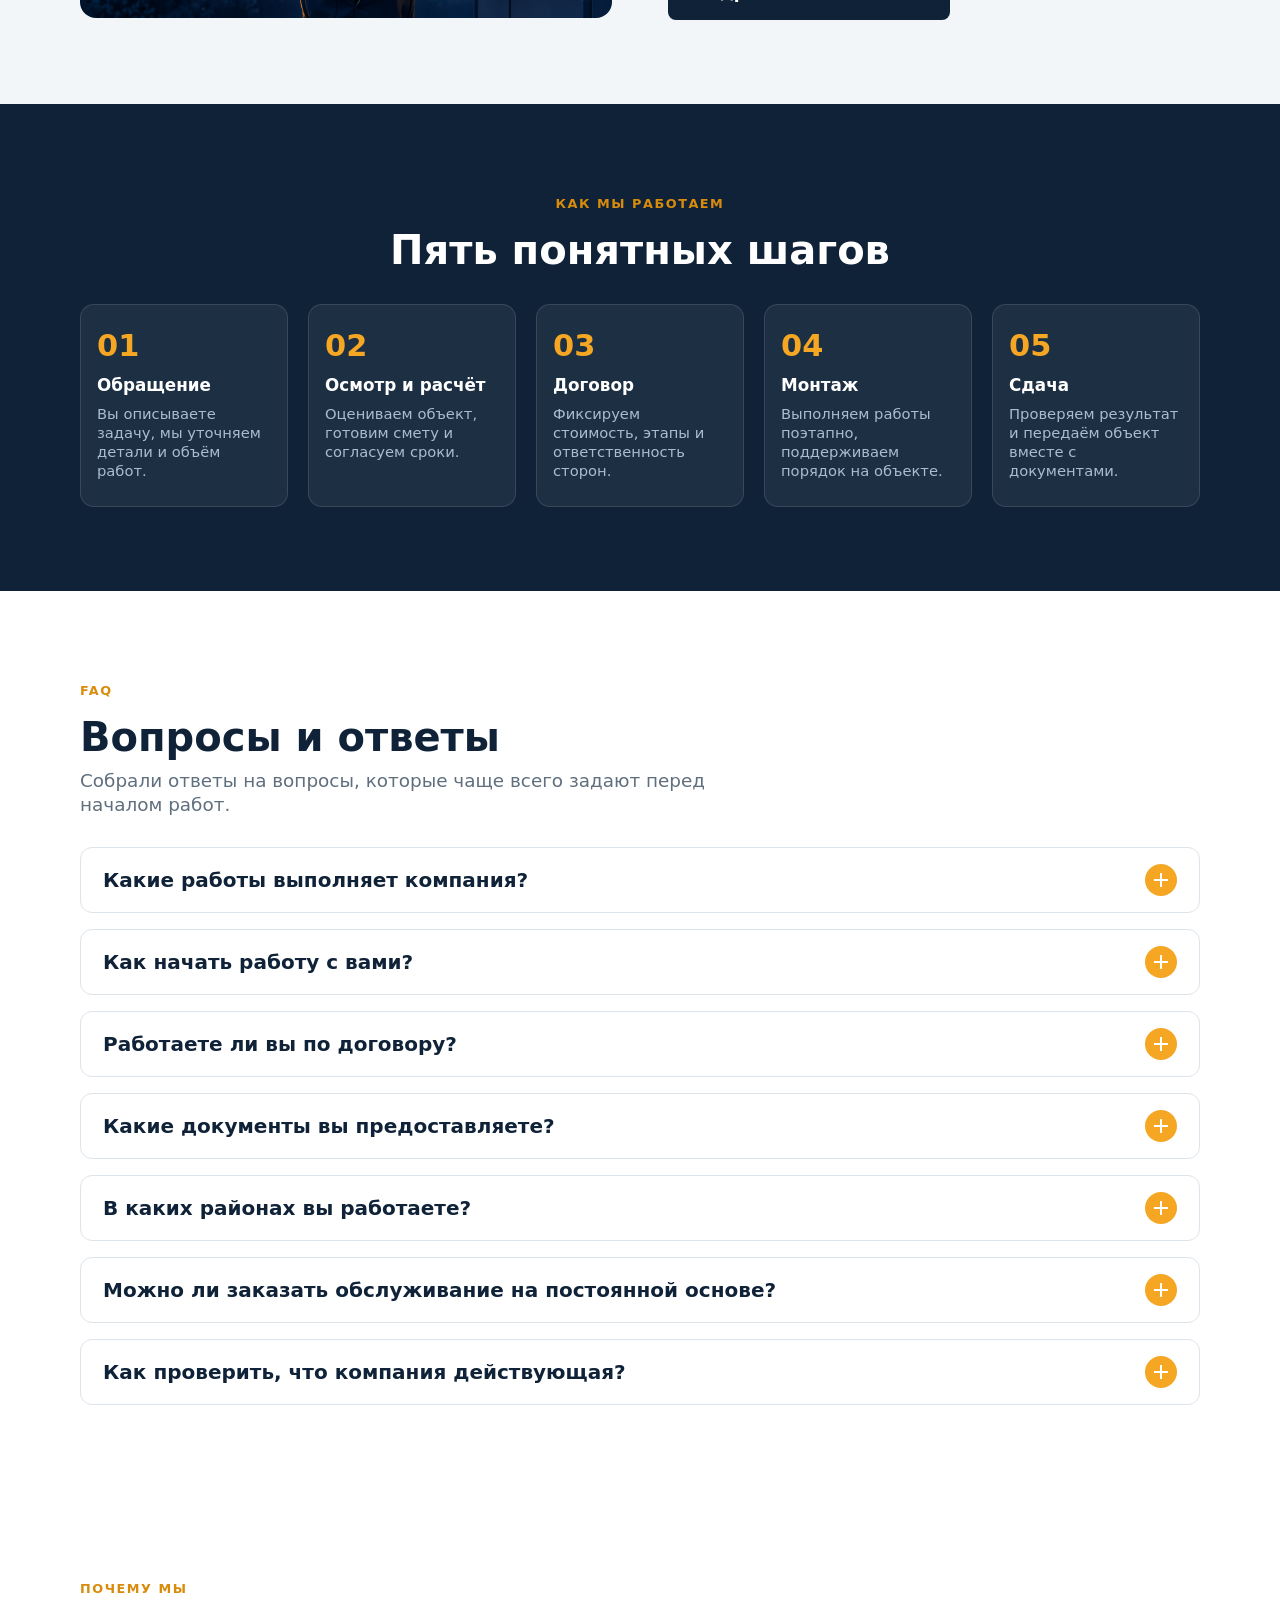
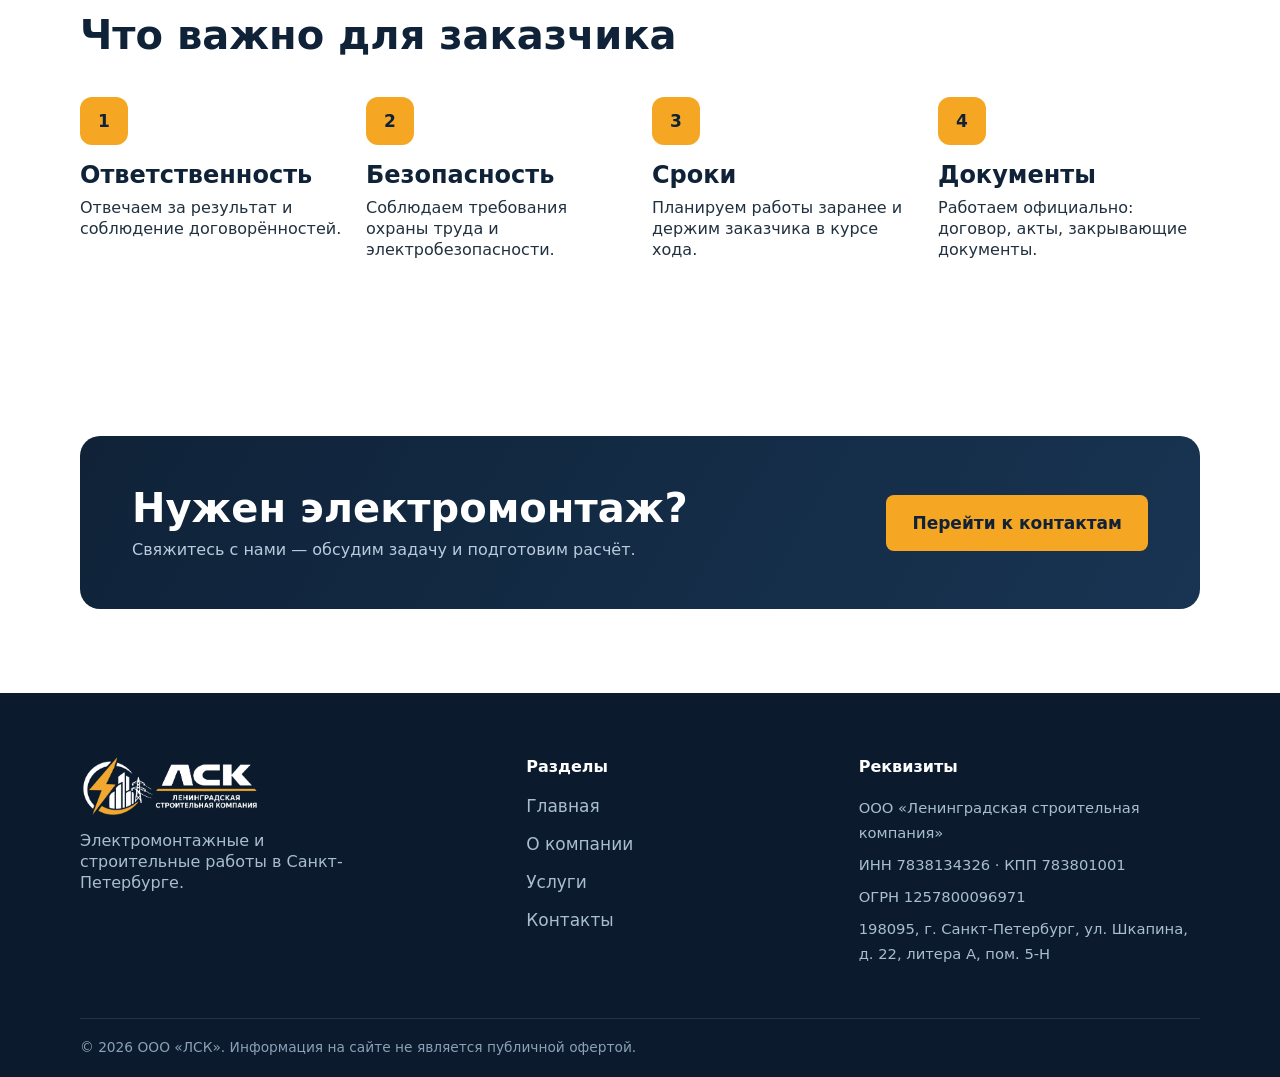
==== commit 14a0067d: "addwe" ====
--- a/index.html
+++ b/index.html
@@ -112,10 +112,99 @@
       </div>
     </div>
   </section>
+
+  <section class="partners" id="partners" >
+    <div class="container">
+
+      <div class="partners__head">
+        <span class="eyebrow">НАШИ ПАРТНЁРЫ</span>
+
+        <h2>Подрядчик ПАО «Россети Ленэнерго»</h2>
+
+        <p>
+          Выполняем электромонтажные работы и прокладку кабельных линий
+          для объектов электросетевой инфраструктуры.
+          Соблюдаем технические требования, сроки и стандарты качества.
+        </p>
+      </div>
+
+      <div class="partners__main">
+        <div class="partners__badge">
+          <svg viewBox="0 0 24 24" fill="none"
+               stroke="currentColor" stroke-width="2"
+               stroke-linecap="round" stroke-linejoin="round">
+            <path d="M13 2 4 14h7l-1 8 9-12h-7z"/>
+          </svg>
+        </div>
+
+        <div class="partners__info">
+          <h3 class="partners__main-title">
+            ПАО «Россети Ленэнерго»
+          </h3>
+
+          <p class="partners__main-text">
+            Являемся подрядчиком ПАО «Россети Ленэнерго».
+            Выполняем работы на объектах электросетевой инфраструктуры,
+            включая прокладку и монтаж кабельных линий,
+            а также электромонтажные работы.
+          </p>
+        </div>
+      </div>
+
+      <div class="partners__head">
+        <h2>Крупные электросетевые организации региона</h2>
+
+        <p>
+          Электросетевая инфраструктура Санкт-Петербурга
+          и Ленинградской области включает ряд крупных организаций,
+          занимающихся эксплуатацией, развитием и обслуживанием
+          электрических сетей.
+        </p>
+      </div>
+
+      <ul class="partners__list">
+
+        <li class="partners__item">
+          <h4 class="partners__name">ЛОЭСК</h4>
+          <p class="partners__scope">
+            Электрические сети Санкт-Петербурга
+            и Ленинградской области
+          </p>
+        </li>
+
+        <li class="partners__item">
+          <h4 class="partners__name">
+            АО «Объединённая энергетическая компания»
+          </h4>
+          <p class="partners__scope">
+            Электроснабжение, эксплуатация и развитие
+            электрических сетей
+          </p>
+        </li>
+
+        <li class="partners__item">
+          <h4 class="partners__name">АО «Оборонэнерго»</h4>
+          <p class="partners__scope">
+            Электросетевые объекты и системы электроснабжения,
+            в том числе в Северо-Западном регионе
+          </p>
+        </li>
+
+      </ul>
+
+      <p class="partners__note">
+        Информация о выполненных работах и подтверждающие
+        документы предоставляются по запросу.
+      </p>
+
+    </div>
+  </section>
+
+
   <section class="section section-alt">
     <div class="container split">
       <div class="split-media ">
-        <img src="img/ekect.png" alt="Электрощит, кабели и светильник" width="640" height="440" loading="lazy">
+        <img src="img/ekect.png" alt="Электрощит, кабели и светильник"  loading="lazy">
       </div>
       <div class="split-content ">
         <span class="eyebrow">О компании</span>
@@ -130,6 +219,10 @@
       </div>
     </div>
   </section>
+
+
+
+
   <section class="section section-dark">
     <div class="container">
       <div class="section-head section-head--center ">
--- a/css/style.css
+++ b/css/style.css
@@ -493,6 +493,153 @@
     border-radius: 50%;
 }
 
+/* ---------- Partner ---------- */
+
+
+.partners {
+    padding: 72px 0;
+    background: #ffffff;
+    color: #17233a;
+}
+
+.partners,
+.partners *,
+.partners *::before,
+.partners *::after {
+    box-sizing: border-box;
+}
+
+
+.partners__head {
+    max-width: 680px;
+    margin-bottom: 36px;
+}
+
+
+
+
+/* Главный партнёр — крупная карточка */
+.partners__main {
+    display: grid;
+    grid-template-columns: auto 1fr;
+    gap: 28px;
+    align-items: center;
+    margin-bottom: 20px;
+    padding: 30px 32px;
+    border-radius: 10px;
+    background: #101d33;
+    color: #fff;
+}
+
+.partners__badge {
+    display: grid;
+    place-items: center;
+    width: 76px;
+    height: 76px;
+    border: 2px solid #f5a623;
+    border-radius: 50%;
+    color: #f5a623;
+}
+
+.partners__badge svg {
+    width: 38px;
+    height: 38px;
+}
+
+.partners__main-title {
+    margin: 0 0 6px;
+    font-size: 1.45rem;
+    line-height: 1.2;
+    color: #ffffff;
+}
+
+.partners__main-text {
+    margin: 0;
+    max-width: 62ch;
+    color: #c3cde0;
+    line-height: 1.6;
+}
+
+/* Остальные организации */
+.partners__list {
+    display: grid;
+    grid-template-columns: repeat(3, minmax(0, 1fr));
+    gap: 16px;
+    margin: 0;
+    padding: 0;
+    list-style: none;
+}
+
+.partners__item {
+    padding: 20px 22px;
+    border: 1px solid #d9e0ea;
+    border-top: 3px solid #f5a623;
+    border-radius: 8px;
+    background: #fff;
+}
+
+
+
+.partners__logo--main {
+    width: max-content;
+    max-width: 100%;
+    height: 56px;
+    padding: 8px 14px;
+    border-radius: 6px;
+    background: #fff;
+}
+
+.partners__name {
+    margin: 0 0 4px;
+    font-size: 1.05rem;
+    font-weight: 700;
+    line-height: 1.3;
+}
+
+
+
+.partners__note {
+    margin: 24px 0 0;
+    font-size: .88rem;
+    color: #5b677a;
+}
+
+@media (max-width: 900px) {
+    .partners__list {
+        grid-template-columns: repeat(2, minmax(0, 1fr));
+    }
+}
+
+@media (max-width: 600px) {
+    .partners {
+        padding: 52px 0;
+    }
+    .partners__badge svg {
+        width: 30px;
+        height: 30px;
+    }
+    .partners__badge {
+        width: 60px;
+        height: 60px;
+    }
+    .partners__item {
+        padding: 20px 18px;
+    }
+    .partners__main {
+        grid-template-columns: 1fr;
+        gap: 16px;
+        padding: 24px 22px;
+    }
+
+    .partners__list {
+        grid-template-columns: 1fr;
+    }
+}
+
+
+
+
+
 /* ---------- Process ---------- */
 .process-steps {
     display: grid;
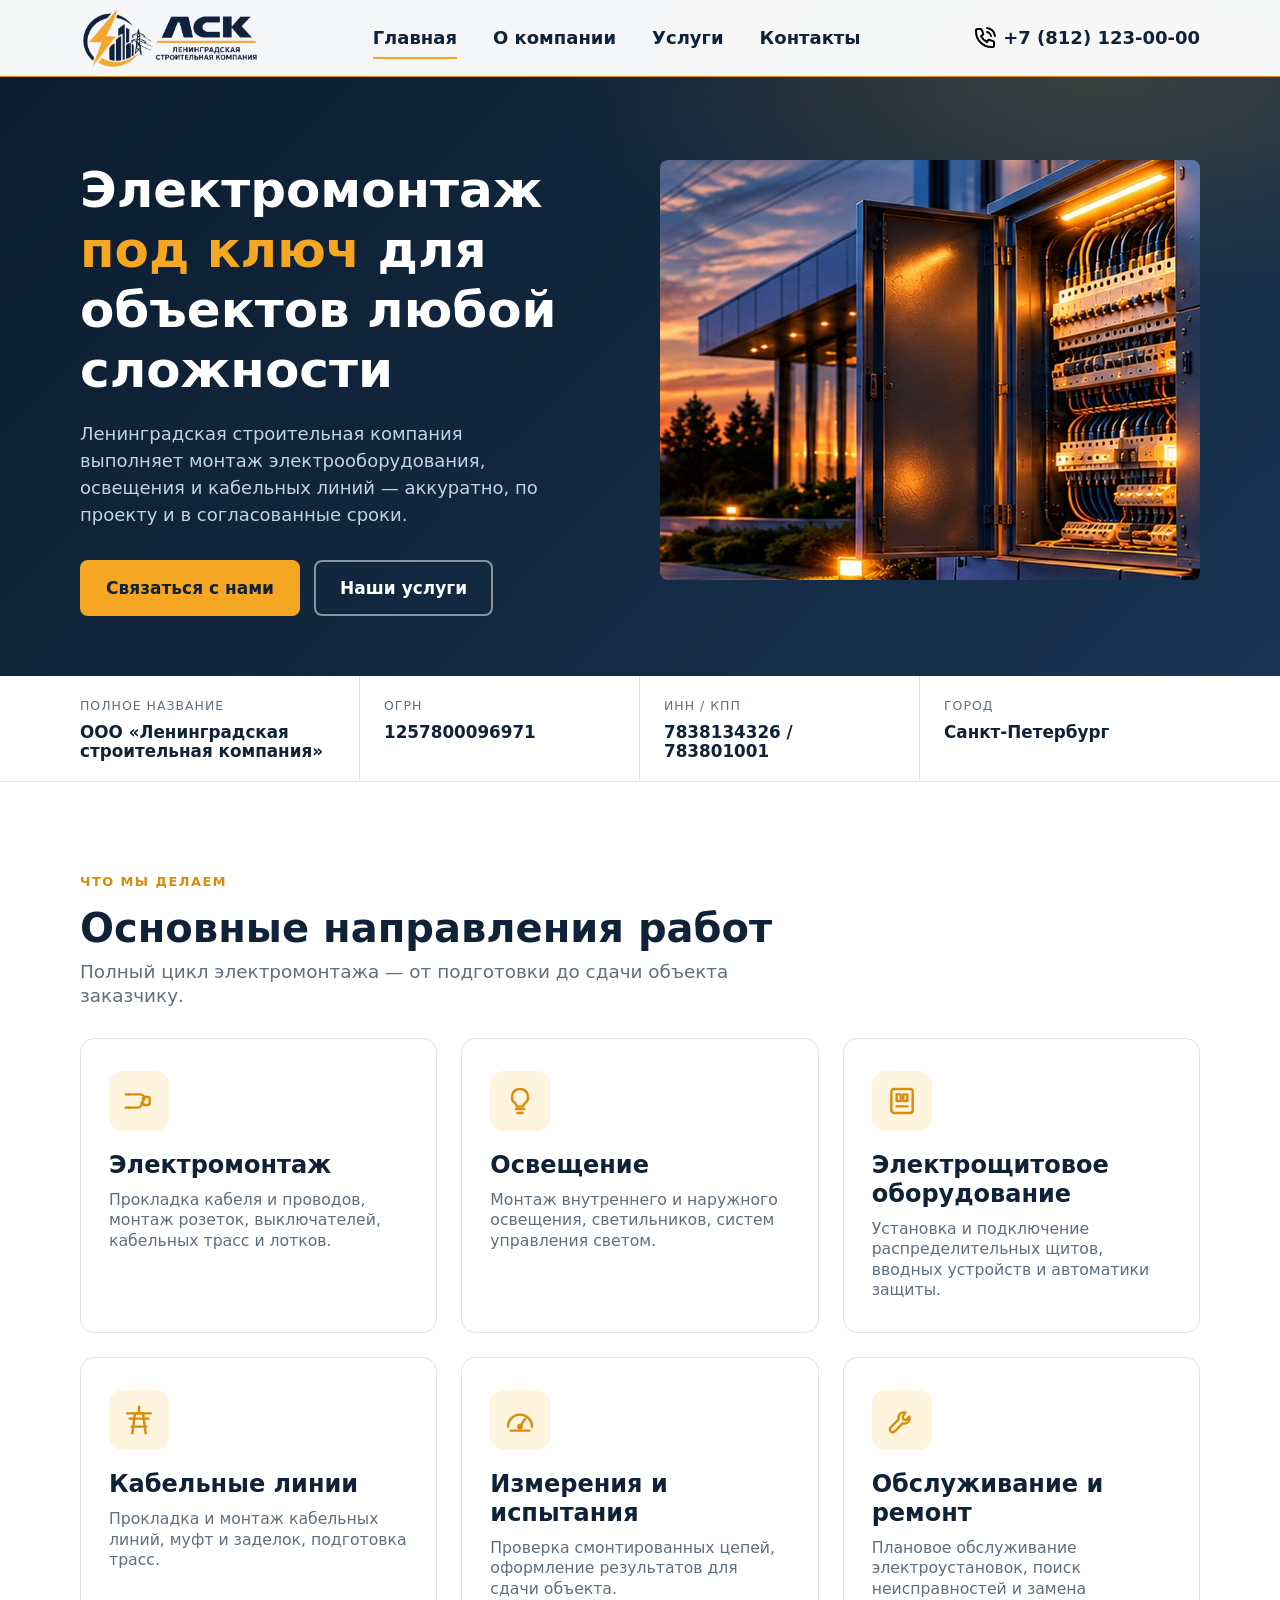
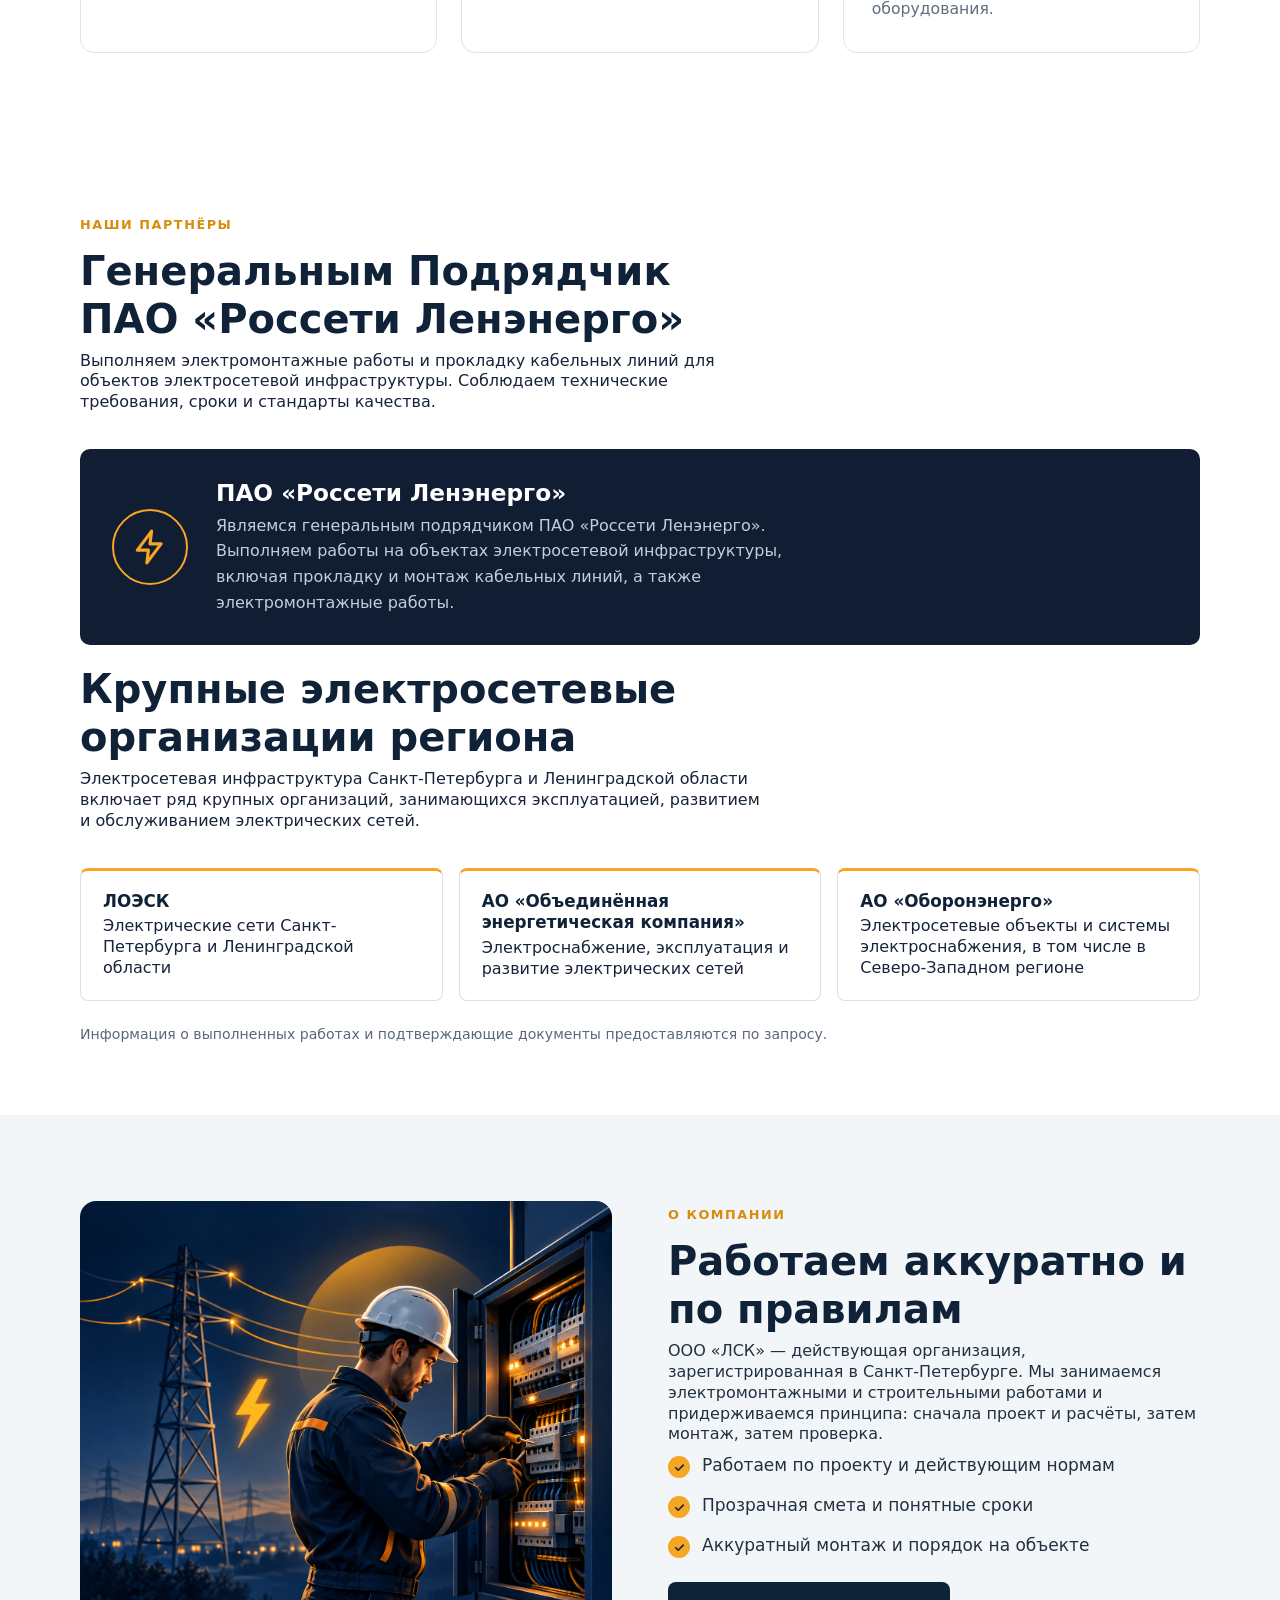
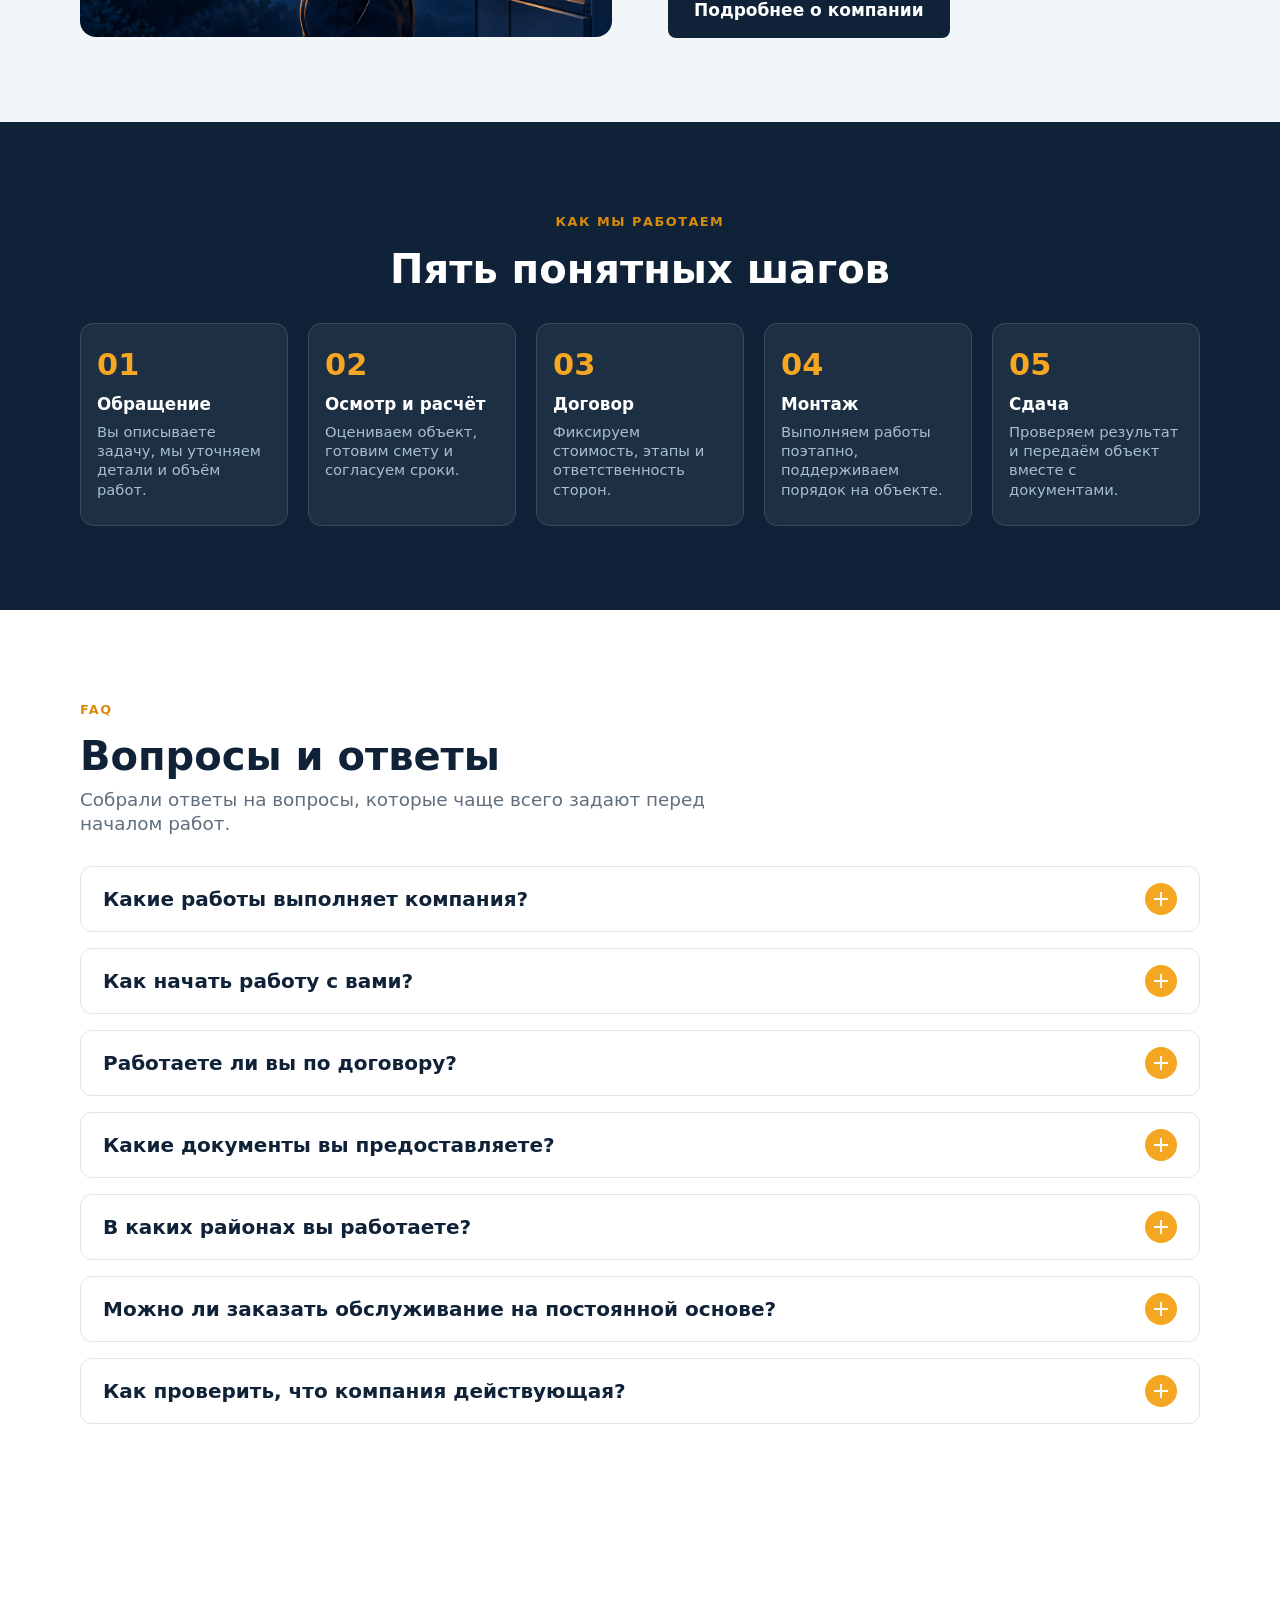
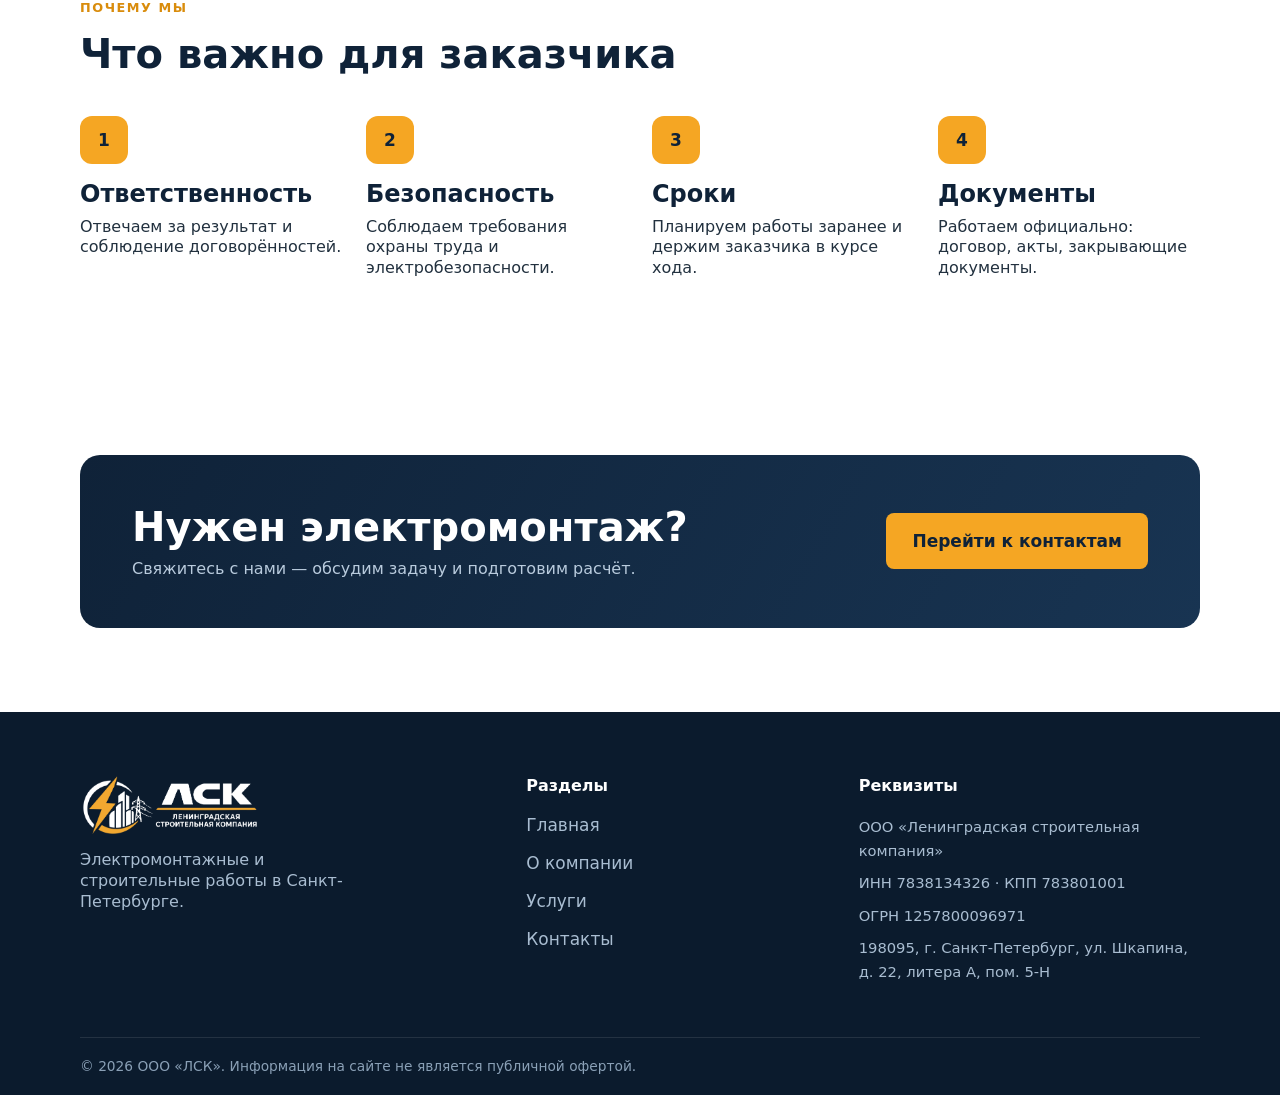
==== commit 7321f4b5: "addweererwe" ====
--- a/index.html
+++ b/index.html
@@ -119,7 +119,7 @@
       <div class="partners__head">
         <span class="eyebrow">НАШИ ПАРТНЁРЫ</span>
 
-        <h2>Подрядчик ПАО «Россети Ленэнерго»</h2>
+        <h2>Генеральным Подрядчик ПАО «Россети Ленэнерго»</h2>
 
         <p>
           Выполняем электромонтажные работы и прокладку кабельных линий
@@ -143,7 +143,7 @@
           </h3>
 
           <p class="partners__main-text">
-            Являемся подрядчиком ПАО «Россети Ленэнерго».
+            Являемся генеральным подрядчиком ПАО «Россети Ленэнерго».
             Выполняем работы на объектах электросетевой инфраструктуры,
             включая прокладку и монтаж кабельных линий,
             а также электромонтажные работы.
--- a/css/style.css
+++ b/css/style.css
@@ -150,9 +150,11 @@
 
 /* ---------- Header ---------- */
 header {
-    position: sticky;
+    position: fixed;
     top: 0;
-    z-index: 50;
+    width: 100%;
+    left: 0;
+    z-index: 999;
     background: rgba(255, 255, 255, .96);
     backdrop-filter: blur(8px);
     transition: box-shadow .25s;
@@ -296,7 +298,7 @@
     display: flex;
     align-items: flex-start;
     gap: 32px;
-    padding: 90px 0 60px;
+    padding: 160px 0 60px;
     justify-content: space-between;
 }
 .isk-banner-content{
@@ -1090,7 +1092,7 @@
 @media (max-width: 1020px) {
     .isk-banner-grid {
         gap: 40px;
-        padding: 50px 0 50px;
+        padding: 125px 0 50px;
         justify-content: space-between;
         flex-direction: column;
     }
